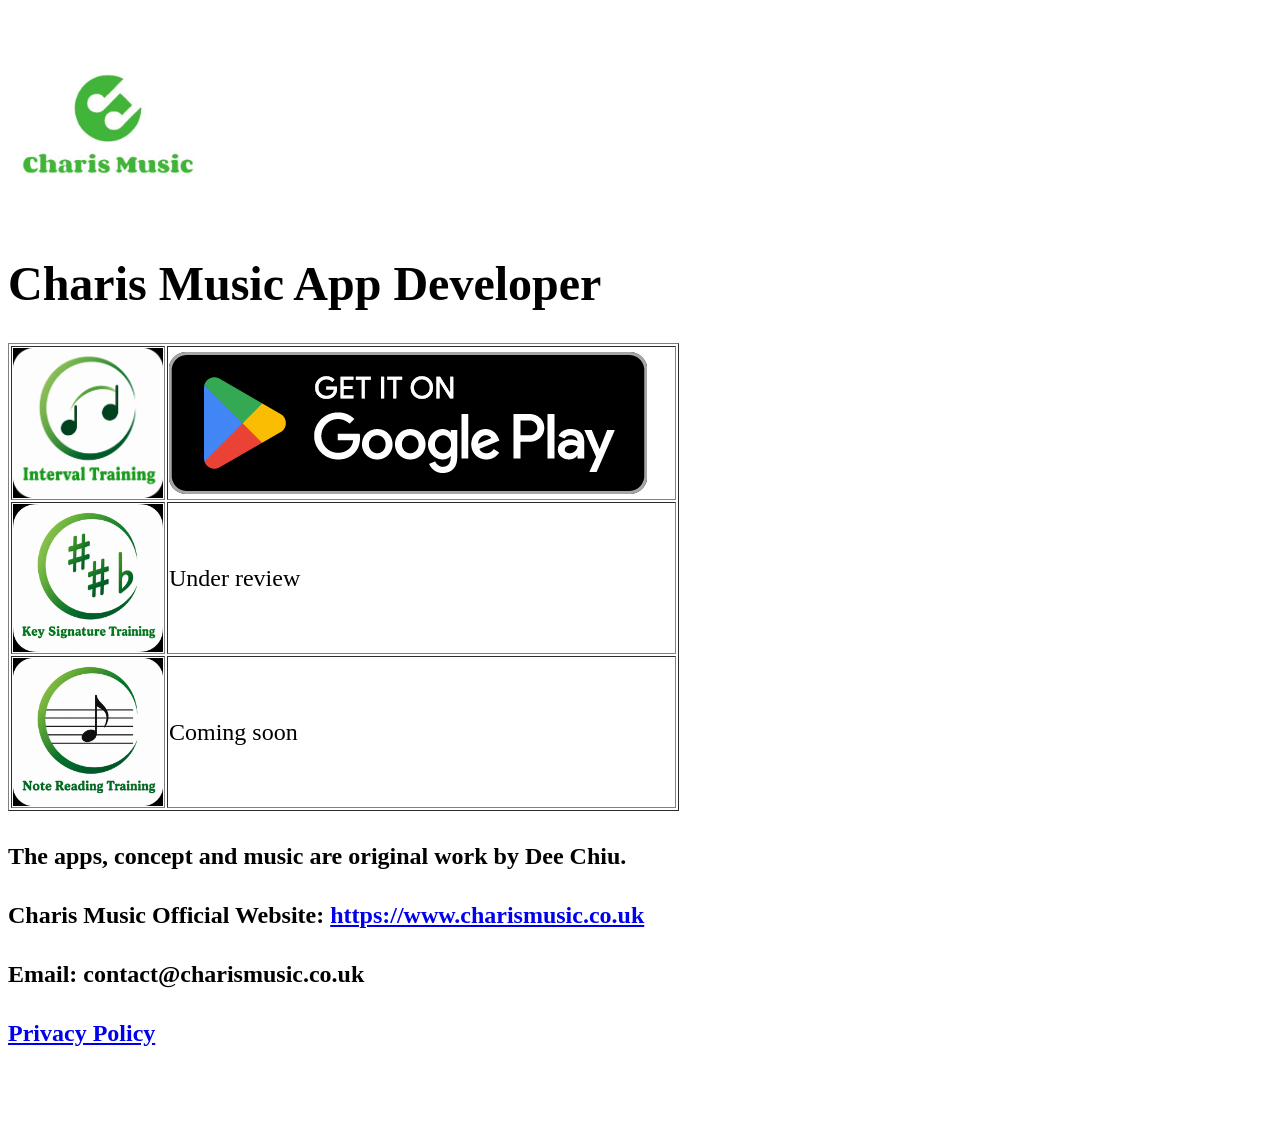
==== index.html @ 56c8c94e "Add files via upload" ====
<!DOCTYPE html PUBLIC "-//W3C//DTD XHTML 1.0 Transitional//EN" "http://www.w3.org/TR/xhtml1/DTD/xhtml1-transitional.dtd">
<html xmlns="http://www.w3.org/1999/xhtml">
<head>
<meta http-equiv="Content-Type" content="text/html; charset=utf-8" />
<title>Charis Music App Developer</title>
<style type="text/css">
body,td,th {
	font-size: 24px;
}
</style>
</head>

<body>
<p><strong><a href="https://www.charismusic.co.uk"><img src="logo_512.jpg" width="200" height="200" alt="Charis Music" /></a></strong></p>
<h1><strong>Charis Music App Developer</strong></h1>
<table width="671" height="228" border="1">
  <tr>
    <td width="150"><img src="musical_interval_training_icon.png" width="150" height="150" alt="Musical Interval Training" /></td>
    <td width="505"><a href="https://play.google.com/store/apps/details?id=uk.co.charismusic.intervaltraining"><img src="GetItOnGooglePlay_Badge_Web_color_English.png" width="478" height="142" alt="download Musical Interval training on Google Play" /></a></td>
  </tr>
  <tr>
    <td><img src="Key_Signature_Training_512x512.png" width="150" height="148" alt="Key Signature Training" /></td>
    <td>Under review</td>
  </tr>
  <tr>
    <td><img src="Note_Reading_Training_Icon_512.png" width="150" height="148" alt="Note Reading Training" /></td>
    <td>Coming soon</td>
  </tr>
</table>
<h4>The apps, concept and music are original work by Dee Chiu.</h4>
<h4>Charis Music Official Website: <a href="https://www.charismusic.co.uk">https://www.charismusic.co.uk</a></h4>
<h4>Email: contact@charismusic.co.uk<br />
</h4>
<h4><a href="https://charismusic.github.io/privacy.html">Privacy Policy</a></h4>
<p>&nbsp;</p>
</body>
</html>
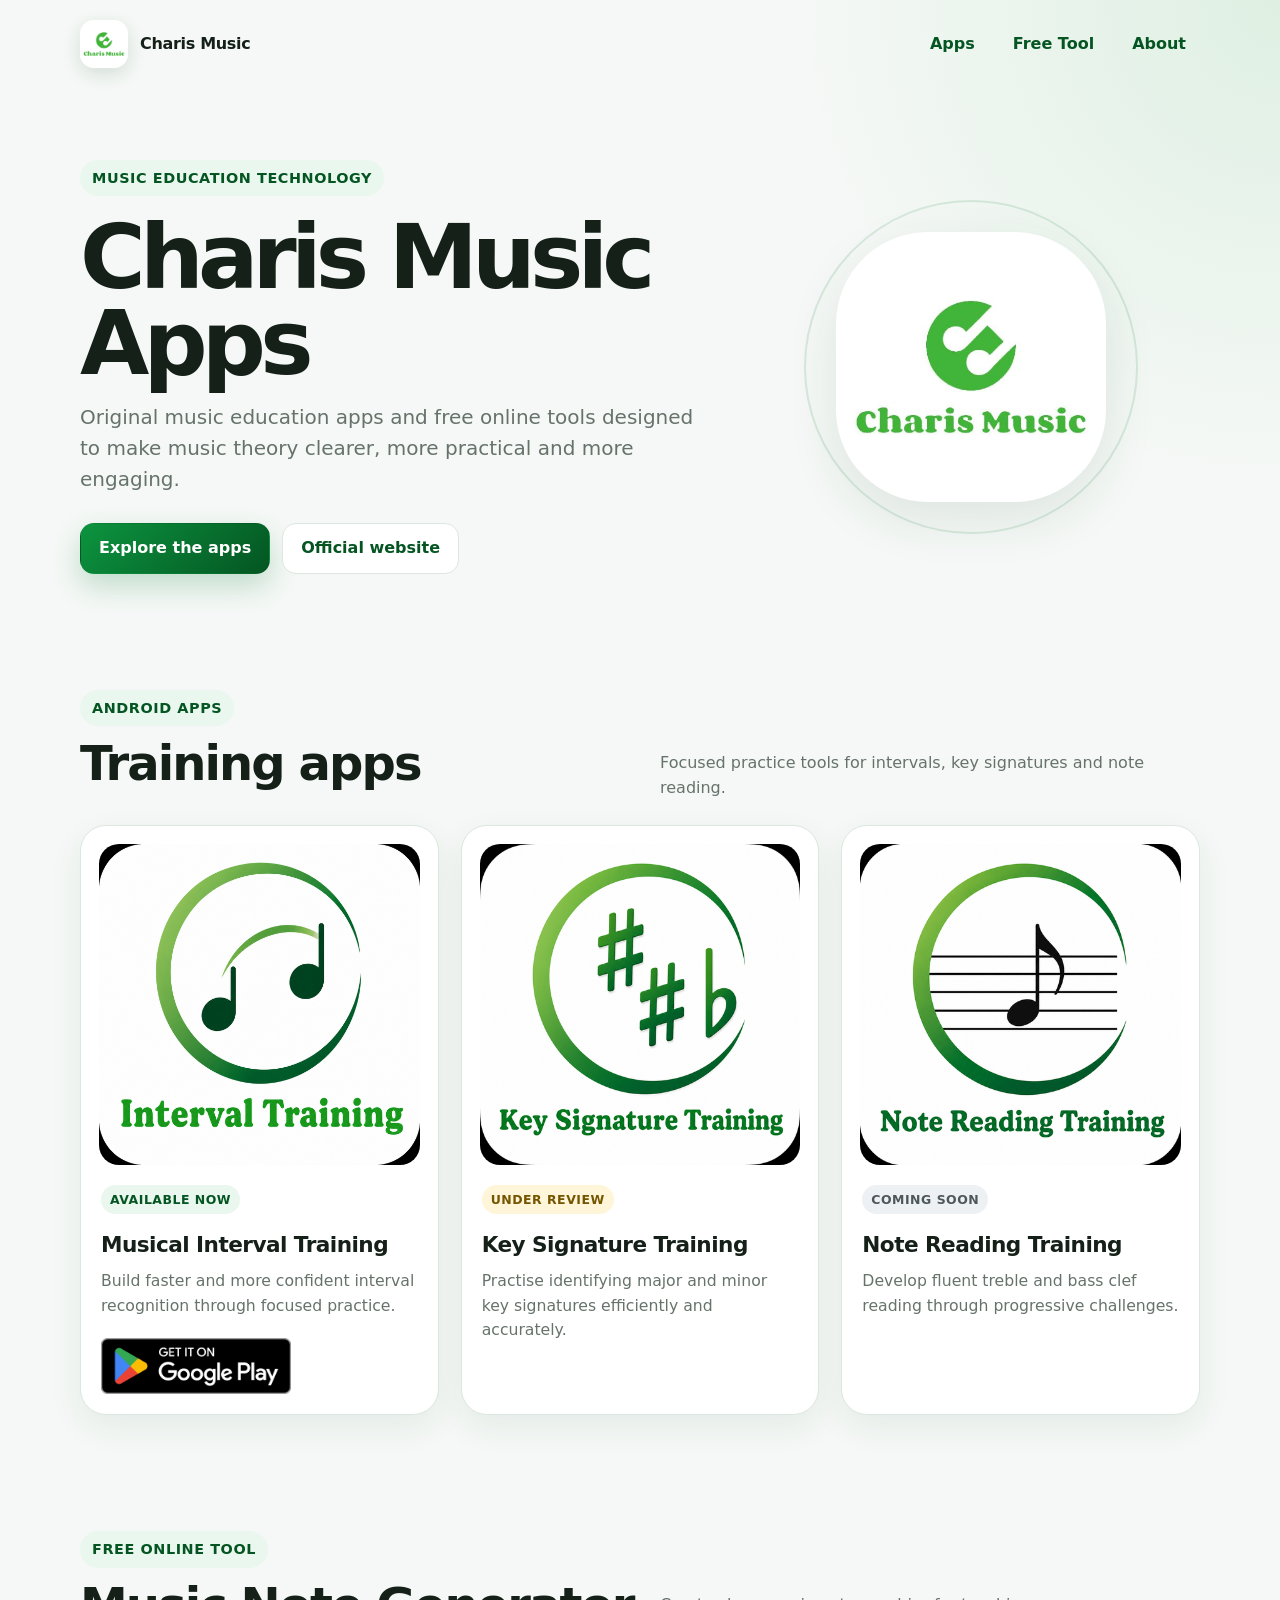
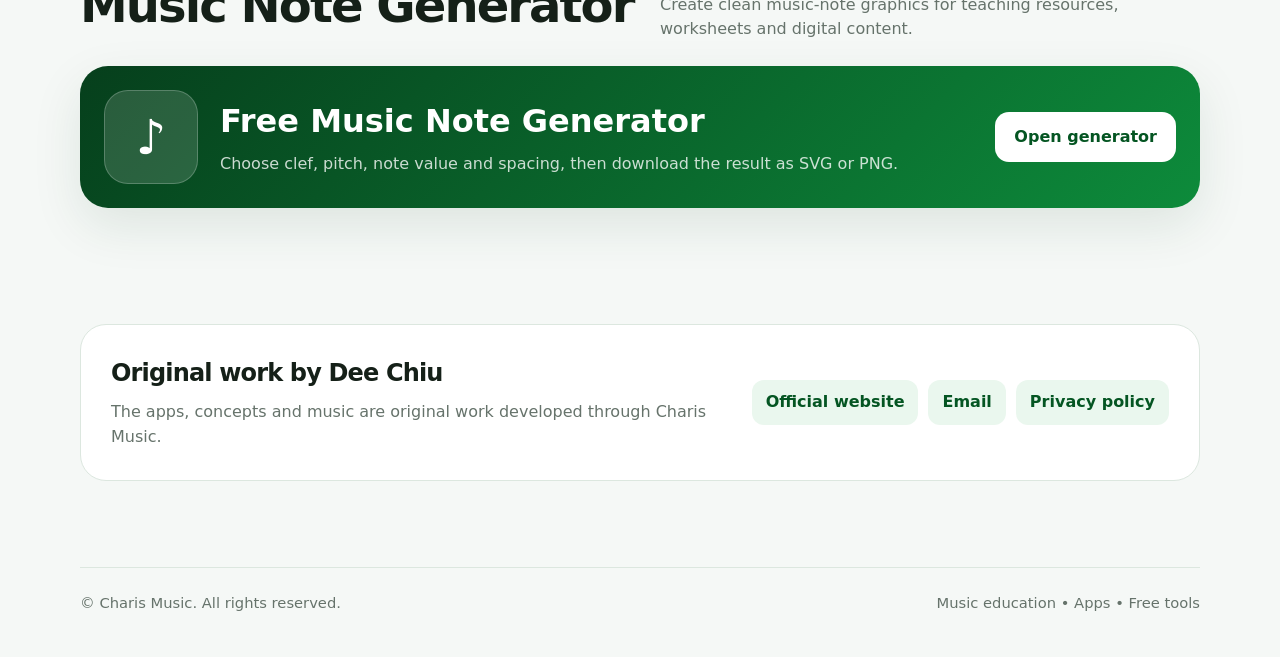
==== commit df7390ea: "Add files via upload" ====
--- a/index.html
+++ b/index.html
@@ -1,37 +1,511 @@
-<!DOCTYPE html PUBLIC "-//W3C//DTD XHTML 1.0 Transitional//EN" "http://www.w3.org/TR/xhtml1/DTD/xhtml1-transitional.dtd">
-<html xmlns="http://www.w3.org/1999/xhtml">
-<head>
-<meta http-equiv="Content-Type" content="text/html; charset=utf-8" />
-<title>Charis Music App Developer</title>
-<style type="text/css">
-body,td,th {
-	font-size: 24px;
-}
-</style>
-</head>
-
-<body>
-<p><strong><a href="https://www.charismusic.co.uk"><img src="logo_512.jpg" width="200" height="200" alt="Charis Music" /></a></strong></p>
-<h1><strong>Charis Music App Developer</strong></h1>
-<table width="671" height="228" border="1">
-  <tr>
-    <td width="150"><img src="musical_interval_training_icon.png" width="150" height="150" alt="Musical Interval Training" /></td>
-    <td width="505"><a href="https://play.google.com/store/apps/details?id=uk.co.charismusic.intervaltraining"><img src="GetItOnGooglePlay_Badge_Web_color_English.png" width="478" height="142" alt="download Musical Interval training on Google Play" /></a></td>
-  </tr>
-  <tr>
-    <td><img src="Key_Signature_Training_512x512.png" width="150" height="148" alt="Key Signature Training" /></td>
-    <td>Under review</td>
-  </tr>
-  <tr>
-    <td><img src="Note_Reading_Training_Icon_512.png" width="150" height="148" alt="Note Reading Training" /></td>
-    <td>Coming soon</td>
-  </tr>
-</table>
-<h4>The apps, concept and music are original work by Dee Chiu.</h4>
-<h4>Charis Music Official Website: <a href="https://www.charismusic.co.uk">https://www.charismusic.co.uk</a></h4>
-<h4>Email: contact@charismusic.co.uk<br />
-</h4>
-<h4><a href="https://charismusic.github.io/privacy.html">Privacy Policy</a></h4>
-<p>&nbsp;</p>
-</body>
-</html>
+<!doctype html>
+<html lang="en">
+<head>
+  <meta charset="utf-8">
+  <meta name="viewport" content="width=device-width, initial-scale=1">
+  <meta name="description" content="Explore music education apps and free online tools created by Charis Music, including interval, key signature and note reading training.">
+  <meta name="theme-color" content="#087a33">
+  <title>Charis Music Apps</title>
+  <style>
+    :root {
+      --green: #087a33;
+      --green-dark: #045522;
+      --green-soft: #eaf7ee;
+      --ink: #152018;
+      --muted: #66736b;
+      --line: #dce7df;
+      --surface: #ffffff;
+      --page: #f5f8f6;
+      --shadow: 0 18px 50px rgba(18, 69, 37, 0.10);
+    }
+
+    * { box-sizing: border-box; }
+
+    html { scroll-behavior: smooth; }
+
+    body {
+      margin: 0;
+      font-family: Inter, ui-sans-serif, system-ui, -apple-system, BlinkMacSystemFont, "Segoe UI", sans-serif;
+      color: var(--ink);
+      background:
+        radial-gradient(circle at top right, rgba(72, 184, 94, .13), transparent 30rem),
+        var(--page);
+      line-height: 1.55;
+    }
+
+    a { color: inherit; }
+    img { display: block; max-width: 100%; }
+
+    .site-shell {
+      width: min(1120px, calc(100% - 32px));
+      margin: 0 auto;
+    }
+
+    .topbar {
+      display: flex;
+      align-items: center;
+      justify-content: space-between;
+      gap: 20px;
+      padding: 20px 0;
+    }
+
+    .brand {
+      display: inline-flex;
+      align-items: center;
+      gap: 12px;
+      text-decoration: none;
+      font-weight: 800;
+      letter-spacing: -.02em;
+    }
+
+    .brand img {
+      width: 48px;
+      height: 48px;
+      border-radius: 14px;
+      object-fit: cover;
+      box-shadow: 0 6px 18px rgba(18, 69, 37, .14);
+    }
+
+    .topnav {
+      display: flex;
+      gap: 10px;
+      flex-wrap: wrap;
+      justify-content: flex-end;
+    }
+
+    .topnav a,
+    .text-link {
+      text-decoration: none;
+      font-weight: 700;
+    }
+
+    .topnav a {
+      padding: 10px 14px;
+      border-radius: 999px;
+      color: var(--green-dark);
+    }
+
+    .topnav a:hover { background: var(--green-soft); }
+
+    .hero {
+      display: grid;
+      grid-template-columns: 1.15fr .85fr;
+      gap: 42px;
+      align-items: center;
+      padding: 72px 0 58px;
+    }
+
+    .eyebrow {
+      display: inline-flex;
+      align-items: center;
+      gap: 8px;
+      padding: 7px 12px;
+      border-radius: 999px;
+      background: var(--green-soft);
+      color: var(--green-dark);
+      font-size: .9rem;
+      font-weight: 800;
+      letter-spacing: .04em;
+      text-transform: uppercase;
+    }
+
+    h1 {
+      margin: 18px 0 16px;
+      font-size: clamp(2.7rem, 7vw, 5.8rem);
+      line-height: .96;
+      letter-spacing: -.065em;
+    }
+
+    .hero p {
+      max-width: 650px;
+      margin: 0;
+      color: var(--muted);
+      font-size: clamp(1.05rem, 2vw, 1.25rem);
+    }
+
+    .hero-actions {
+      display: flex;
+      gap: 12px;
+      flex-wrap: wrap;
+      margin-top: 28px;
+    }
+
+    .button {
+      display: inline-flex;
+      align-items: center;
+      justify-content: center;
+      min-height: 48px;
+      padding: 12px 18px;
+      border: 1px solid transparent;
+      border-radius: 14px;
+      text-decoration: none;
+      font-weight: 800;
+      transition: transform .18s ease, box-shadow .18s ease, background .18s ease;
+    }
+
+    .button:hover { transform: translateY(-2px); }
+
+    .button-primary {
+      color: white;
+      background: linear-gradient(135deg, #0c943f, var(--green-dark));
+      box-shadow: 0 12px 28px rgba(8, 122, 51, .22);
+    }
+
+    .button-secondary {
+      background: white;
+      color: var(--green-dark);
+      border-color: var(--line);
+    }
+
+    .hero-mark {
+      position: relative;
+      min-height: 360px;
+      display: grid;
+      place-items: center;
+    }
+
+    .hero-mark::before,
+    .hero-mark::after {
+      content: "";
+      position: absolute;
+      border-radius: 50%;
+      border: 2px solid rgba(8, 122, 51, .13);
+    }
+
+    .hero-mark::before { width: 330px; height: 330px; }
+    .hero-mark::after { width: 250px; height: 250px; }
+
+    .hero-logo {
+      position: relative;
+      z-index: 1;
+      width: min(270px, 72vw);
+      aspect-ratio: 1;
+      border-radius: 34%;
+      object-fit: cover;
+      background: white;
+      box-shadow: var(--shadow);
+    }
+
+    .section {
+      padding: 58px 0;
+    }
+
+    .section-heading {
+      display: flex;
+      align-items: end;
+      justify-content: space-between;
+      gap: 24px;
+      margin-bottom: 24px;
+    }
+
+    .section-heading h2 {
+      margin: 0;
+      font-size: clamp(1.9rem, 4vw, 3rem);
+      letter-spacing: -.04em;
+    }
+
+    .section-heading p {
+      max-width: 540px;
+      margin: 0;
+      color: var(--muted);
+    }
+
+    .apps-grid {
+      display: grid;
+      grid-template-columns: repeat(3, minmax(0, 1fr));
+      gap: 22px;
+    }
+
+    .app-card {
+      display: flex;
+      flex-direction: column;
+      min-width: 0;
+      overflow: hidden;
+      background: var(--surface);
+      border: 1px solid var(--line);
+      border-radius: 26px;
+      box-shadow: 0 12px 34px rgba(18, 69, 37, .07);
+    }
+
+    .app-card:hover {
+      transform: translateY(-3px);
+      box-shadow: var(--shadow);
+      transition: .2s ease;
+    }
+
+    .app-art {
+      padding: 18px 18px 0;
+    }
+
+    .app-art img {
+      width: 100%;
+      aspect-ratio: 1;
+      object-fit: cover;
+      border-radius: 20px;
+    }
+
+    .app-copy {
+      display: flex;
+      flex: 1;
+      flex-direction: column;
+      padding: 20px;
+    }
+
+    .status {
+      align-self: flex-start;
+      padding: 5px 9px;
+      border-radius: 999px;
+      background: var(--green-soft);
+      color: var(--green-dark);
+      font-size: .78rem;
+      font-weight: 850;
+      letter-spacing: .04em;
+      text-transform: uppercase;
+    }
+
+    .status.pending { background: #fff5d8; color: #755500; }
+    .status.soon { background: #eef1f3; color: #4d575c; }
+
+    .app-copy h3 {
+      margin: 14px 0 8px;
+      font-size: 1.35rem;
+      letter-spacing: -.025em;
+    }
+
+    .app-copy p {
+      margin: 0 0 20px;
+      color: var(--muted);
+      font-size: .98rem;
+    }
+
+    .store-badge {
+      margin-top: auto;
+      display: inline-block;
+      width: 190px;
+      max-width: 100%;
+    }
+
+    .tool-card {
+      display: grid;
+      grid-template-columns: auto 1fr auto;
+      gap: 22px;
+      align-items: center;
+      padding: 24px;
+      background: linear-gradient(135deg, #063f1c, #0d8b3b);
+      color: white;
+      border-radius: 28px;
+      box-shadow: var(--shadow);
+    }
+
+    .tool-icon {
+      width: 94px;
+      height: 94px;
+      display: grid;
+      place-items: center;
+      border-radius: 24px;
+      background: rgba(255,255,255,.14);
+      border: 1px solid rgba(255,255,255,.22);
+      font-size: 3rem;
+      font-weight: 800;
+    }
+
+    .tool-card h3 {
+      margin: 0 0 5px;
+      font-size: clamp(1.4rem, 3vw, 2rem);
+    }
+
+    .tool-card p { margin: 0; color: rgba(255,255,255,.79); }
+
+    .tool-card .button {
+      background: white;
+      color: var(--green-dark);
+      white-space: nowrap;
+    }
+
+    .about-panel {
+      display: grid;
+      grid-template-columns: 1fr auto;
+      gap: 28px;
+      align-items: center;
+      padding: 30px;
+      background: white;
+      border: 1px solid var(--line);
+      border-radius: 26px;
+    }
+
+    .about-panel h2 { margin: 0 0 8px; letter-spacing: -.035em; }
+    .about-panel p { margin: 0; color: var(--muted); }
+
+    .contact-links {
+      display: flex;
+      gap: 10px;
+      flex-wrap: wrap;
+      justify-content: flex-end;
+    }
+
+    .contact-links a {
+      padding: 10px 14px;
+      border-radius: 12px;
+      background: var(--green-soft);
+      color: var(--green-dark);
+      text-decoration: none;
+      font-weight: 800;
+    }
+
+    footer {
+      padding: 28px 0 42px;
+      color: var(--muted);
+      font-size: .92rem;
+    }
+
+    .footer-row {
+      display: flex;
+      align-items: center;
+      justify-content: space-between;
+      gap: 16px;
+      border-top: 1px solid var(--line);
+      padding-top: 24px;
+    }
+
+    .footer-row a { color: var(--green-dark); font-weight: 700; }
+
+    @media (max-width: 850px) {
+      .hero { grid-template-columns: 1fr; padding-top: 42px; }
+      .hero-mark { order: -1; min-height: 270px; }
+      .hero-mark::before { width: 260px; height: 260px; }
+      .hero-mark::after { width: 195px; height: 195px; }
+      .hero-logo { width: 210px; }
+      .apps-grid { grid-template-columns: 1fr 1fr; }
+      .tool-card { grid-template-columns: auto 1fr; }
+      .tool-card .button { grid-column: 1 / -1; }
+    }
+
+    @media (max-width: 620px) {
+      .site-shell { width: min(100% - 22px, 1120px); }
+      .topbar { align-items: flex-start; }
+      .topnav { display: none; }
+      .hero { padding-bottom: 34px; }
+      h1 { font-size: clamp(2.65rem, 15vw, 4.2rem); }
+      .section { padding: 38px 0; }
+      .section-heading { display: block; }
+      .section-heading p { margin-top: 8px; }
+      .apps-grid { grid-template-columns: 1fr; }
+      .app-card { border-radius: 22px; }
+      .tool-card { grid-template-columns: 1fr; text-align: center; }
+      .tool-icon { margin: 0 auto; }
+      .about-panel { grid-template-columns: 1fr; }
+      .contact-links { justify-content: flex-start; }
+      .footer-row { align-items: flex-start; flex-direction: column; }
+    }
+  </style>
+</head>
+<body>
+  <header class="site-shell topbar">
+    <a class="brand" href="https://www.charismusic.co.uk" aria-label="Charis Music official website">
+      <img src="assets/charis-music-logo.jpg" alt="Charis Music logo">
+      <span>Charis Music</span>
+    </a>
+    <nav class="topnav" aria-label="Main navigation">
+      <a href="#apps">Apps</a>
+      <a href="#tools">Free Tool</a>
+      <a href="#about">About</a>
+    </nav>
+  </header>
+
+  <main>
+    <section class="site-shell hero">
+      <div>
+        <span class="eyebrow">Music education technology</span>
+        <h1>Charis Music Apps</h1>
+        <p>Original music education apps and free online tools designed to make music theory clearer, more practical and more engaging.</p>
+        <div class="hero-actions">
+          <a class="button button-primary" href="#apps">Explore the apps</a>
+          <a class="button button-secondary" href="https://www.charismusic.co.uk" target="_blank" rel="noopener">Official website</a>
+        </div>
+      </div>
+      <div class="hero-mark" aria-hidden="true">
+        <img class="hero-logo" src="assets/charis-music-logo.jpg" alt="">
+      </div>
+    </section>
+
+    <section class="section" id="apps">
+      <div class="site-shell">
+        <div class="section-heading">
+          <div><span class="eyebrow">Android apps</span><h2>Training apps</h2></div>
+          <p>Focused practice tools for intervals, key signatures and note reading.</p>
+        </div>
+
+        <div class="apps-grid">
+          <article class="app-card">
+            <div class="app-art"><img src="assets/interval-training.png" alt="Musical Interval Training app icon"></div>
+            <div class="app-copy">
+              <span class="status">Available now</span>
+              <h3>Musical Interval Training</h3>
+              <p>Build faster and more confident interval recognition through focused practice.</p>
+              <a class="store-badge" href="https://play.google.com/store/apps/details?id=uk.co.charismusic.intervaltraining" target="_blank" rel="noopener" aria-label="Get Musical Interval Training on Google Play">
+                <img src="assets/google-play-badge.png" alt="Get it on Google Play">
+              </a>
+            </div>
+          </article>
+
+          <article class="app-card">
+            <div class="app-art"><img src="assets/key-signature-training.png" alt="Key Signature Training app icon"></div>
+            <div class="app-copy">
+              <span class="status pending">Under review</span>
+              <h3>Key Signature Training</h3>
+              <p>Practise identifying major and minor key signatures efficiently and accurately.</p>
+            </div>
+          </article>
+
+          <article class="app-card">
+            <div class="app-art"><img src="assets/note-reading-training.png" alt="Note Reading Training app icon"></div>
+            <div class="app-copy">
+              <span class="status soon">Coming soon</span>
+              <h3>Note Reading Training</h3>
+              <p>Develop fluent treble and bass clef reading through progressive challenges.</p>
+            </div>
+          </article>
+        </div>
+      </div>
+    </section>
+
+    <section class="section" id="tools">
+      <div class="site-shell">
+        <div class="section-heading">
+          <div><span class="eyebrow">Free online tool</span><h2>Music Note Generator</h2></div>
+          <p>Create clean music-note graphics for teaching resources, worksheets and digital content.</p>
+        </div>
+        <article class="tool-card">
+          <div class="tool-icon" aria-hidden="true">♪</div>
+          <div>
+            <h3>Free Music Note Generator</h3>
+            <p>Choose clef, pitch, note value and spacing, then download the result as SVG or PNG.</p>
+          </div>
+          <a class="button" href="https://charismusic.github.io/note_tool.html" target="_blank" rel="noopener">Open generator</a>
+        </article>
+      </div>
+    </section>
+
+    <section class="section" id="about">
+      <div class="site-shell about-panel">
+        <div>
+          <h2>Original work by Dee Chiu</h2>
+          <p>The apps, concepts and music are original work developed through Charis Music.</p>
+        </div>
+        <div class="contact-links">
+          <a href="https://www.charismusic.co.uk" target="_blank" rel="noopener">Official website</a>
+          <a href="mailto:contact@charismusic.co.uk">Email</a>
+          <a href="https://charismusic.github.io/privacy.html">Privacy policy</a>
+        </div>
+      </div>
+    </section>
+  </main>
+
+  <footer>
+    <div class="site-shell footer-row">
+      <span>© Charis Music. All rights reserved.</span>
+      <span>Music education • Apps • Free tools</span>
+    </div>
+  </footer>
+</body>
+</html>
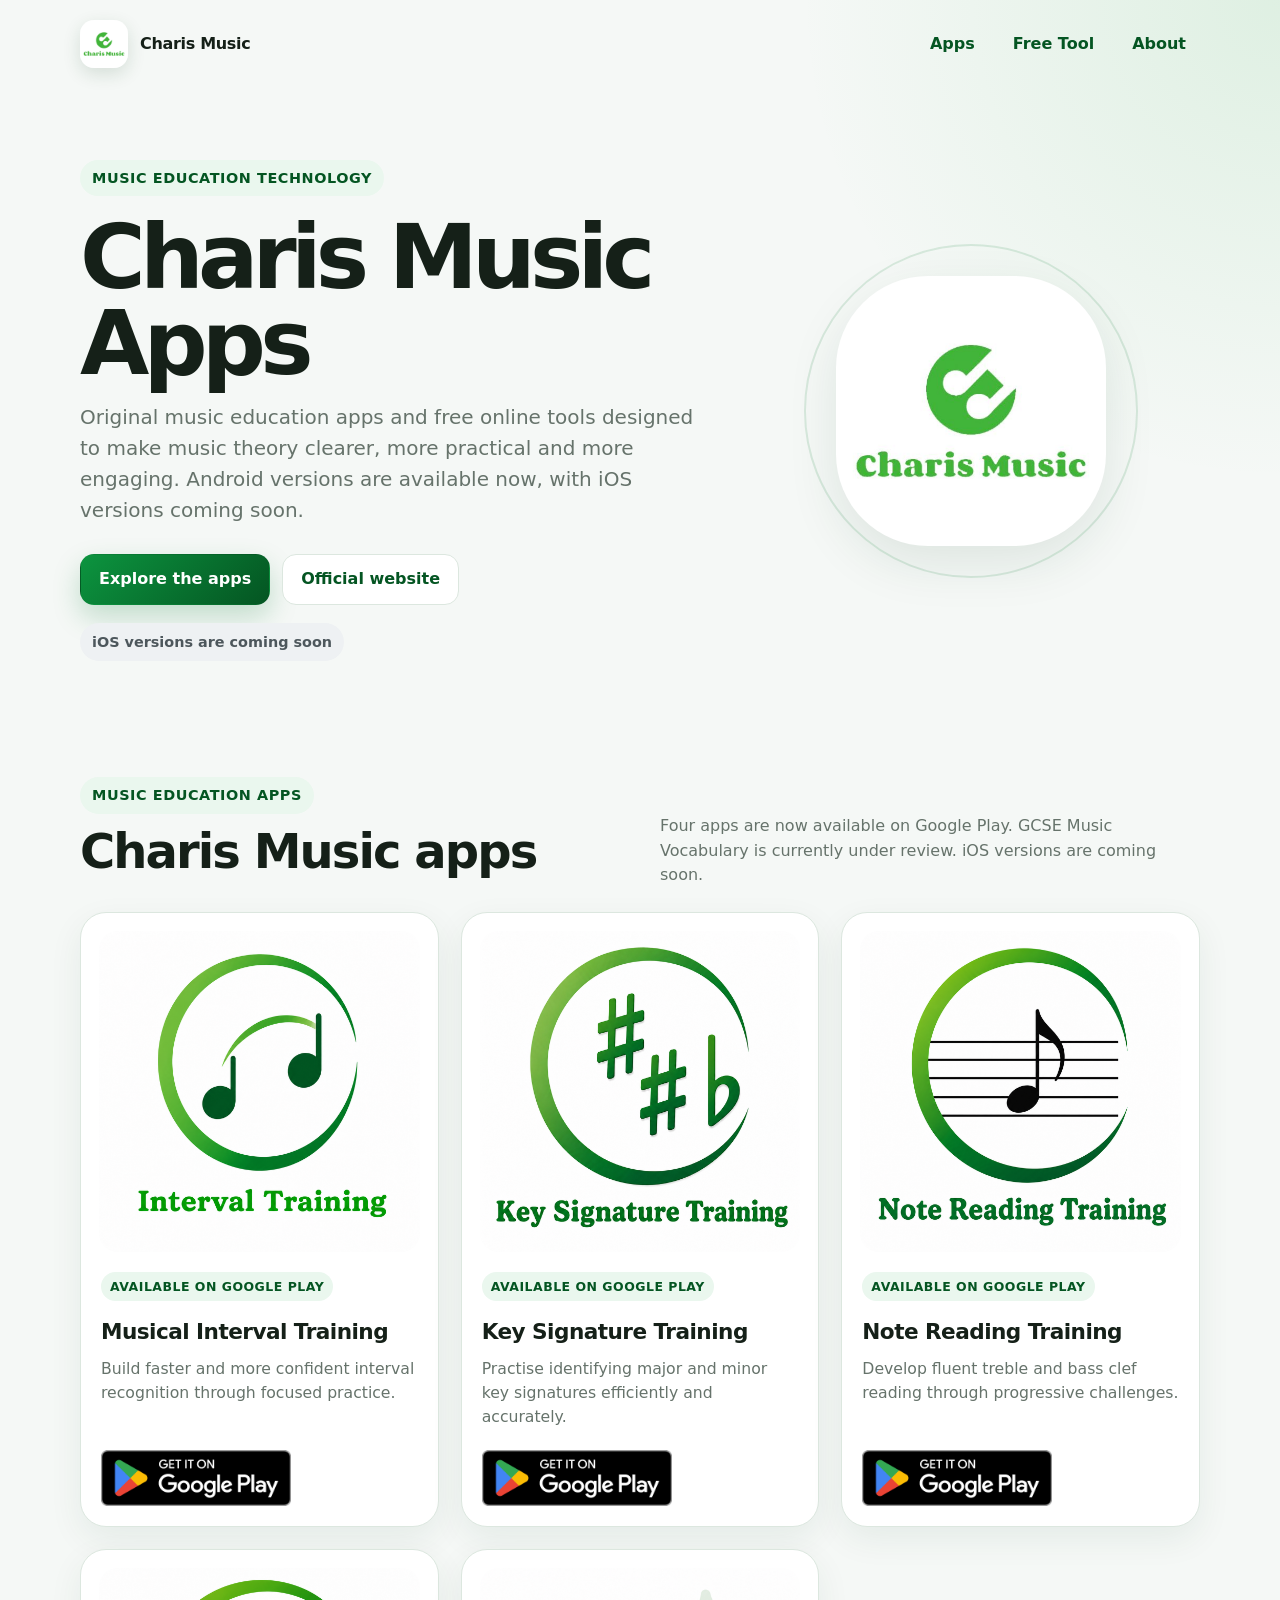
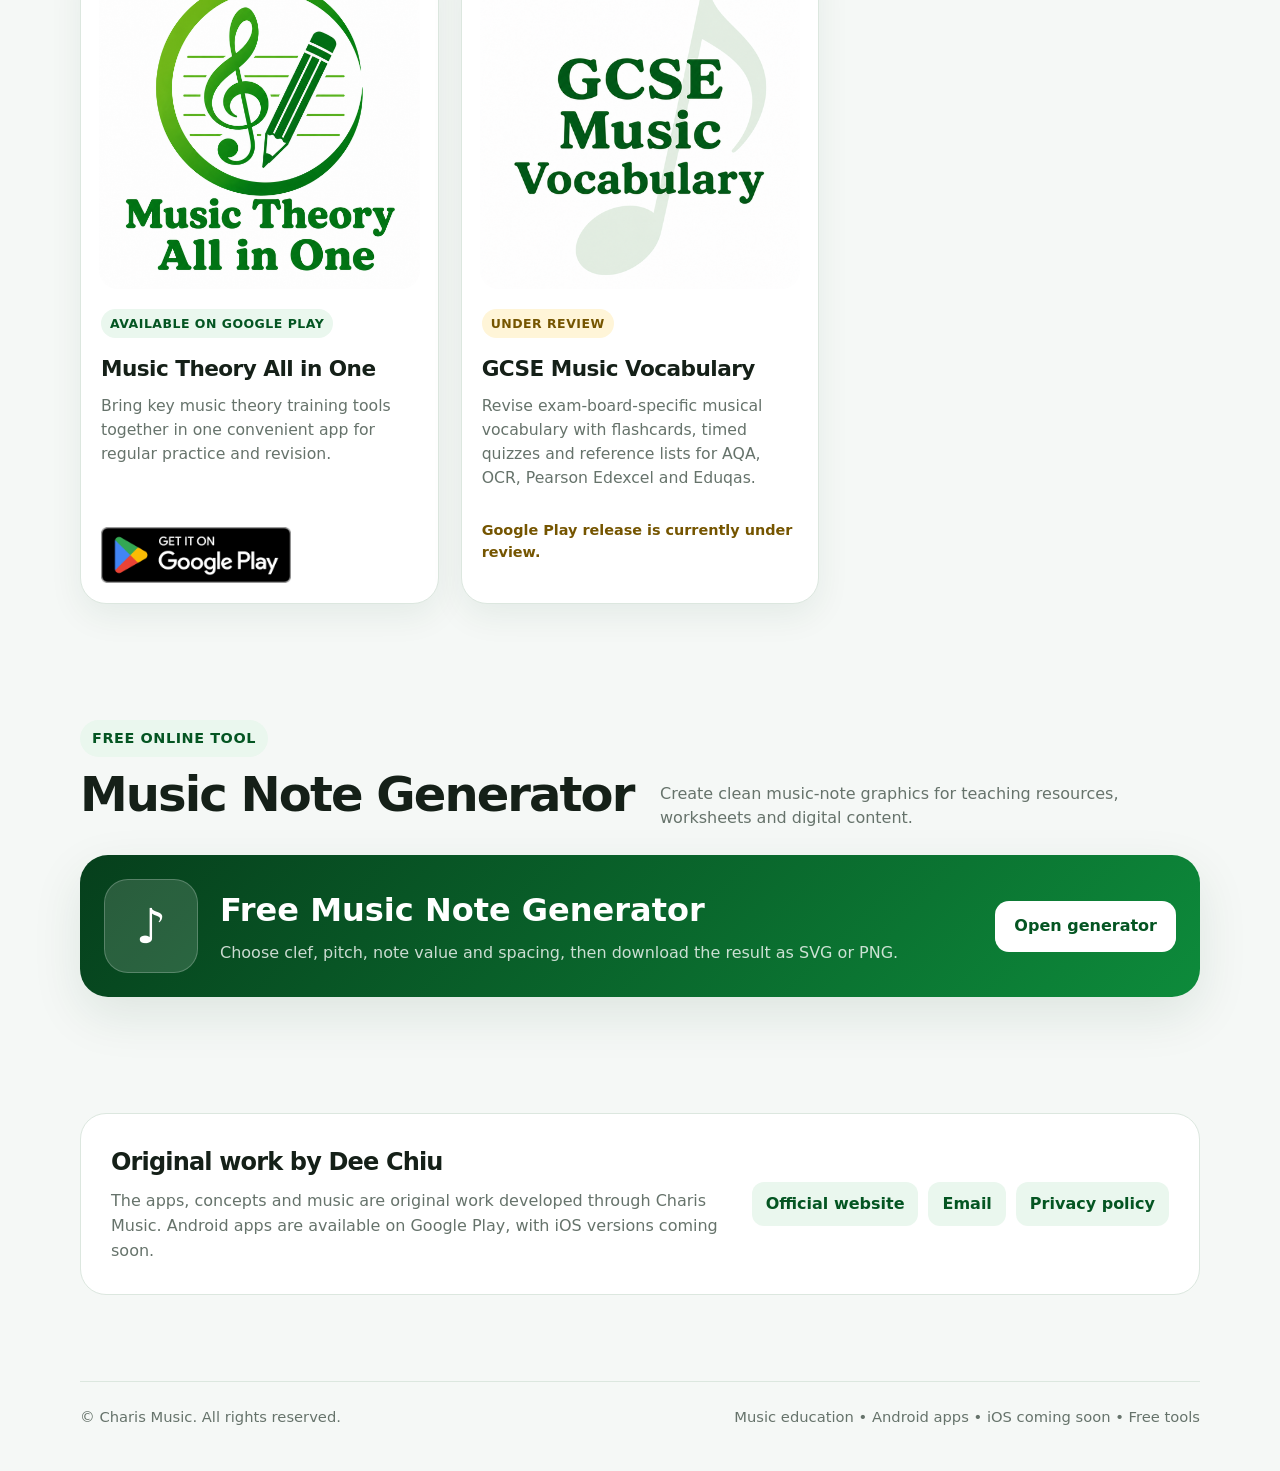
==== commit b04df4c5: "Add files via upload" ====
--- a/index.html
+++ b/index.html
@@ -3,7 +3,7 @@
 <head>
   <meta charset="utf-8">
   <meta name="viewport" content="width=device-width, initial-scale=1">
-  <meta name="description" content="Explore music education apps and free online tools created by Charis Music, including interval, key signature and note reading training.">
+  <meta name="description" content="Explore music education apps and free online tools created by Charis Music, including music theory, GCSE vocabulary, interval, key signature and note reading training.">
   <meta name="theme-color" content="#087a33">
   <title>Charis Music Apps</title>
   <style>
@@ -285,6 +285,26 @@
       max-width: 100%;
     }
 
+
+    .review-note {
+      margin-top: auto !important;
+      padding-top: 8px;
+      font-size: .9rem !important;
+      font-weight: 700;
+      color: #755500 !important;
+    }
+
+    .ios-note {
+      margin-top: 18px;
+      display: inline-flex;
+      padding: 8px 12px;
+      border-radius: 999px;
+      background: #eef1f3;
+      color: #4d575c;
+      font-size: .9rem;
+      font-weight: 800;
+    }
+
     .tool-card {
       display: grid;
       grid-template-columns: auto 1fr auto;
@@ -376,7 +396,27 @@
       .hero-mark::after { width: 195px; height: 195px; }
       .hero-logo { width: 210px; }
       .apps-grid { grid-template-columns: 1fr 1fr; }
-      .tool-card { grid-template-columns: auto 1fr; }
+  
+    .review-note {
+      margin-top: auto !important;
+      padding-top: 8px;
+      font-size: .9rem !important;
+      font-weight: 700;
+      color: #755500 !important;
+    }
+
+    .ios-note {
+      margin-top: 18px;
+      display: inline-flex;
+      padding: 8px 12px;
+      border-radius: 999px;
+      background: #eef1f3;
+      color: #4d575c;
+      font-size: .9rem;
+      font-weight: 800;
+    }
+
+    .tool-card { grid-template-columns: auto 1fr; }
       .tool-card .button { grid-column: 1 / -1; }
     }
 
@@ -391,7 +431,27 @@
       .section-heading p { margin-top: 8px; }
       .apps-grid { grid-template-columns: 1fr; }
       .app-card { border-radius: 22px; }
-      .tool-card { grid-template-columns: 1fr; text-align: center; }
+  
+    .review-note {
+      margin-top: auto !important;
+      padding-top: 8px;
+      font-size: .9rem !important;
+      font-weight: 700;
+      color: #755500 !important;
+    }
+
+    .ios-note {
+      margin-top: 18px;
+      display: inline-flex;
+      padding: 8px 12px;
+      border-radius: 999px;
+      background: #eef1f3;
+      color: #4d575c;
+      font-size: .9rem;
+      font-weight: 800;
+    }
+
+    .tool-card { grid-template-columns: 1fr; text-align: center; }
       .tool-icon { margin: 0 auto; }
       .about-panel { grid-template-columns: 1fr; }
       .contact-links { justify-content: flex-start; }
@@ -417,11 +477,12 @@
       <div>
         <span class="eyebrow">Music education technology</span>
         <h1>Charis Music Apps</h1>
-        <p>Original music education apps and free online tools designed to make music theory clearer, more practical and more engaging.</p>
+        <p>Original music education apps and free online tools designed to make music theory clearer, more practical and more engaging. Android versions are available now, with iOS versions coming soon.</p>
         <div class="hero-actions">
           <a class="button button-primary" href="#apps">Explore the apps</a>
           <a class="button button-secondary" href="https://www.charismusic.co.uk" target="_blank" rel="noopener">Official website</a>
         </div>
+        <div class="ios-note">iOS versions are coming soon</div>
       </div>
       <div class="hero-mark" aria-hidden="true">
         <img class="hero-logo" src="assets/charis-music-logo.jpg" alt="">
@@ -431,15 +492,15 @@
     <section class="section" id="apps">
       <div class="site-shell">
         <div class="section-heading">
-          <div><span class="eyebrow">Android apps</span><h2>Training apps</h2></div>
-          <p>Focused practice tools for intervals, key signatures and note reading.</p>
+          <div><span class="eyebrow">Music education apps</span><h2>Charis Music apps</h2></div>
+          <p>Four apps are now available on Google Play. GCSE Music Vocabulary is currently under review. iOS versions are coming soon.</p>
         </div>
 
         <div class="apps-grid">
           <article class="app-card">
-            <div class="app-art"><img src="assets/interval-training.png" alt="Musical Interval Training app icon"></div>
+            <div class="app-art"><img src="assets/Music_interval_training.png" alt="Musical Interval Training app icon"></div>
             <div class="app-copy">
-              <span class="status">Available now</span>
+              <span class="status">Available on Google Play</span>
               <h3>Musical Interval Training</h3>
               <p>Build faster and more confident interval recognition through focused practice.</p>
               <a class="store-badge" href="https://play.google.com/store/apps/details?id=uk.co.charismusic.intervaltraining" target="_blank" rel="noopener" aria-label="Get Musical Interval Training on Google Play">
@@ -449,20 +510,48 @@
           </article>
 
           <article class="app-card">
-            <div class="app-art"><img src="assets/key-signature-training.png" alt="Key Signature Training app icon"></div>
+            <div class="app-art"><img src="assets/key_signature_training.png" alt="Key Signature Training app icon"></div>
+            <div class="app-copy">
+              <span class="status">Available on Google Play</span>
+              <h3>Key Signature Training</h3>
+              <p>Practise identifying major and minor key signatures efficiently and accurately.</p>
+              <a class="store-badge" href="https://play.google.com/store/apps/details?id=uk.co.charismusic.keysignaturetraining&pcampaignid=web_share" target="_blank" rel="noopener" aria-label="Get Key Signature Training on Google Play">
+                <img src="assets/google-play-badge.png" alt="Get it on Google Play">
+              </a>
+            </div>
+          </article>
+
+          <article class="app-card">
+            <div class="app-art"><img src="assets/Note_reading_traing.png" alt="Note Reading Training app icon"></div>
+            <div class="app-copy">
+              <span class="status">Available on Google Play</span>
+              <h3>Note Reading Training</h3>
+              <p>Develop fluent treble and bass clef reading through progressive challenges.</p>
+              <a class="store-badge" href="https://play.google.com/store/apps/details?id=uk.co.charismusic.notereadingtraining&pcampaignid=web_share" target="_blank" rel="noopener" aria-label="Get Note Reading Training on Google Play">
+                <img src="assets/google-play-badge.png" alt="Get it on Google Play">
+              </a>
+            </div>
+          </article>
+
+          <article class="app-card">
+            <div class="app-art"><img src="assets/music_all_in_one.png" alt="Music Theory All in One app icon"></div>
+            <div class="app-copy">
+              <span class="status">Available on Google Play</span>
+              <h3>Music Theory All in One</h3>
+              <p>Bring key music theory training tools together in one convenient app for regular practice and revision.</p>
+              <a class="store-badge" href="https://play.google.com/store/apps/details?id=uk.co.charismusic.musictheoryallinone&pcampaignid=web_share" target="_blank" rel="noopener" aria-label="Get Music Theory All in One on Google Play">
+                <img src="assets/google-play-badge.png" alt="Get it on Google Play">
+              </a>
+            </div>
+          </article>
+
+          <article class="app-card">
+            <div class="app-art"><img src="assets/GCSE_Music_Vocabulary.png" alt="GCSE Music Vocabulary app icon"></div>
             <div class="app-copy">
               <span class="status pending">Under review</span>
-              <h3>Key Signature Training</h3>
-              <p>Practise identifying major and minor key signatures efficiently and accurately.</p>
-            </div>
-          </article>
-
-          <article class="app-card">
-            <div class="app-art"><img src="assets/note-reading-training.png" alt="Note Reading Training app icon"></div>
-            <div class="app-copy">
-              <span class="status soon">Coming soon</span>
-              <h3>Note Reading Training</h3>
-              <p>Develop fluent treble and bass clef reading through progressive challenges.</p>
+              <h3>GCSE Music Vocabulary</h3>
+              <p>Revise exam-board-specific musical vocabulary with flashcards, timed quizzes and reference lists for AQA, OCR, Pearson Edexcel and Eduqas.</p>
+              <p class="review-note">Google Play release is currently under review.</p>
             </div>
           </article>
         </div>
@@ -490,7 +579,7 @@
       <div class="site-shell about-panel">
         <div>
           <h2>Original work by Dee Chiu</h2>
-          <p>The apps, concepts and music are original work developed through Charis Music.</p>
+          <p>The apps, concepts and music are original work developed through Charis Music. Android apps are available on Google Play, with iOS versions coming soon.</p>
         </div>
         <div class="contact-links">
           <a href="https://www.charismusic.co.uk" target="_blank" rel="noopener">Official website</a>
@@ -504,7 +593,7 @@
   <footer>
     <div class="site-shell footer-row">
       <span>© Charis Music. All rights reserved.</span>
-      <span>Music education • Apps • Free tools</span>
+      <span>Music education • Android apps • iOS coming soon • Free tools</span>
     </div>
   </footer>
 </body>
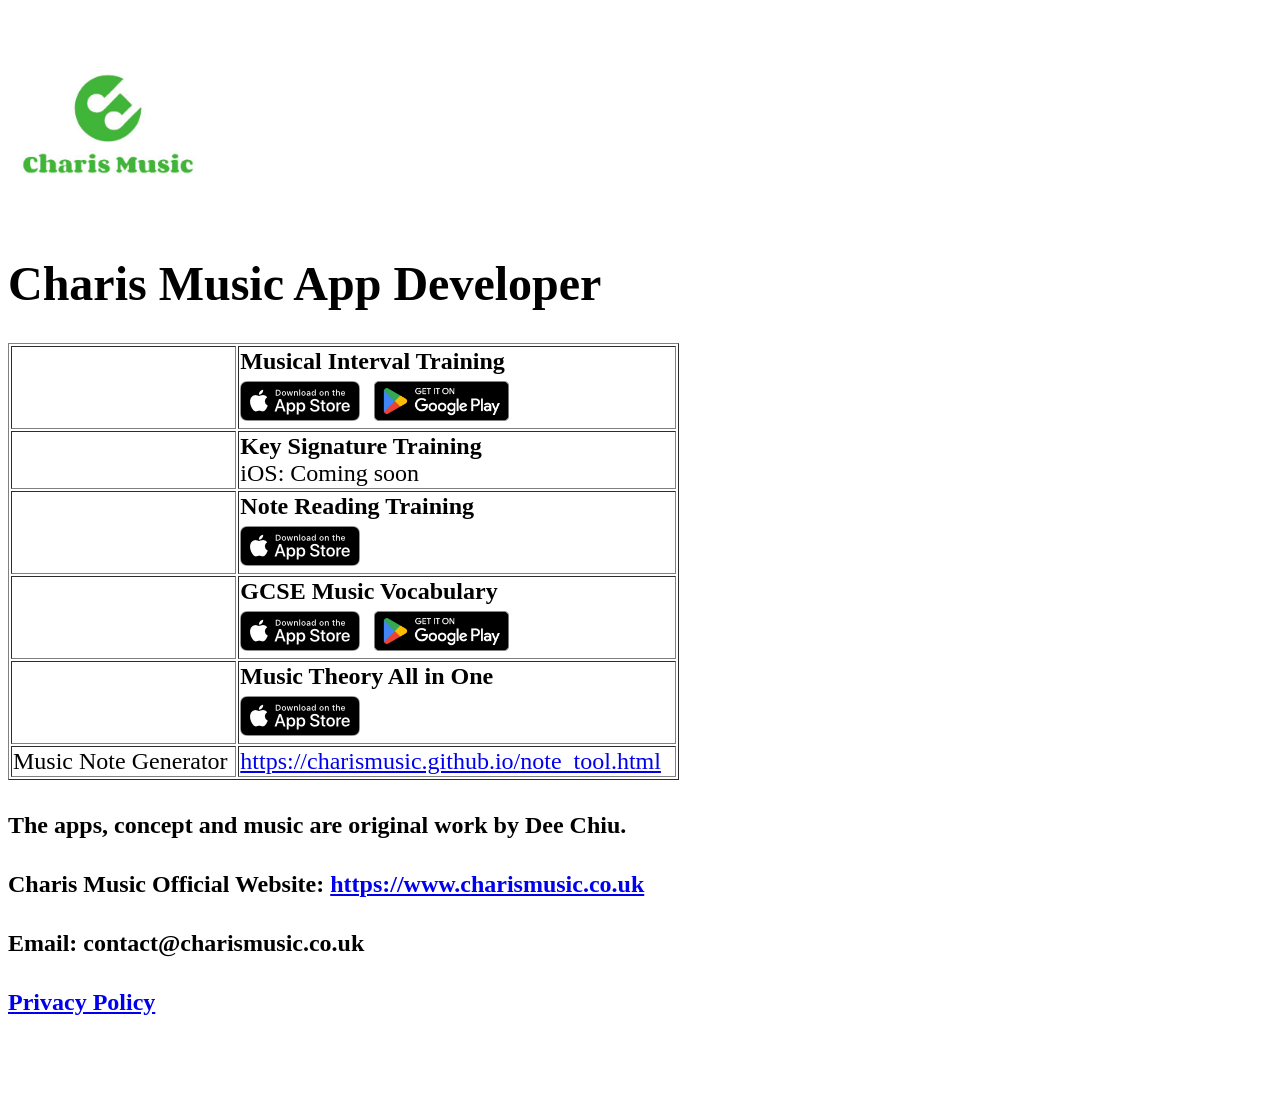
==== commit fb239263: "Add files via upload" ====
--- a/index.html
+++ b/index.html
@@ -1,600 +1,65 @@
-<!doctype html>
-<html lang="en">
-<head>
-  <meta charset="utf-8">
-  <meta name="viewport" content="width=device-width, initial-scale=1">
-  <meta name="description" content="Explore music education apps and free online tools created by Charis Music, including music theory, GCSE vocabulary, interval, key signature and note reading training.">
-  <meta name="theme-color" content="#087a33">
-  <title>Charis Music Apps</title>
-  <style>
-    :root {
-      --green: #087a33;
-      --green-dark: #045522;
-      --green-soft: #eaf7ee;
-      --ink: #152018;
-      --muted: #66736b;
-      --line: #dce7df;
-      --surface: #ffffff;
-      --page: #f5f8f6;
-      --shadow: 0 18px 50px rgba(18, 69, 37, 0.10);
-    }
-
-    * { box-sizing: border-box; }
-
-    html { scroll-behavior: smooth; }
-
-    body {
-      margin: 0;
-      font-family: Inter, ui-sans-serif, system-ui, -apple-system, BlinkMacSystemFont, "Segoe UI", sans-serif;
-      color: var(--ink);
-      background:
-        radial-gradient(circle at top right, rgba(72, 184, 94, .13), transparent 30rem),
-        var(--page);
-      line-height: 1.55;
-    }
-
-    a { color: inherit; }
-    img { display: block; max-width: 100%; }
-
-    .site-shell {
-      width: min(1120px, calc(100% - 32px));
-      margin: 0 auto;
-    }
-
-    .topbar {
-      display: flex;
-      align-items: center;
-      justify-content: space-between;
-      gap: 20px;
-      padding: 20px 0;
-    }
-
-    .brand {
-      display: inline-flex;
-      align-items: center;
-      gap: 12px;
-      text-decoration: none;
-      font-weight: 800;
-      letter-spacing: -.02em;
-    }
-
-    .brand img {
-      width: 48px;
-      height: 48px;
-      border-radius: 14px;
-      object-fit: cover;
-      box-shadow: 0 6px 18px rgba(18, 69, 37, .14);
-    }
-
-    .topnav {
-      display: flex;
-      gap: 10px;
-      flex-wrap: wrap;
-      justify-content: flex-end;
-    }
-
-    .topnav a,
-    .text-link {
-      text-decoration: none;
-      font-weight: 700;
-    }
-
-    .topnav a {
-      padding: 10px 14px;
-      border-radius: 999px;
-      color: var(--green-dark);
-    }
-
-    .topnav a:hover { background: var(--green-soft); }
-
-    .hero {
-      display: grid;
-      grid-template-columns: 1.15fr .85fr;
-      gap: 42px;
-      align-items: center;
-      padding: 72px 0 58px;
-    }
-
-    .eyebrow {
-      display: inline-flex;
-      align-items: center;
-      gap: 8px;
-      padding: 7px 12px;
-      border-radius: 999px;
-      background: var(--green-soft);
-      color: var(--green-dark);
-      font-size: .9rem;
-      font-weight: 800;
-      letter-spacing: .04em;
-      text-transform: uppercase;
-    }
-
-    h1 {
-      margin: 18px 0 16px;
-      font-size: clamp(2.7rem, 7vw, 5.8rem);
-      line-height: .96;
-      letter-spacing: -.065em;
-    }
-
-    .hero p {
-      max-width: 650px;
-      margin: 0;
-      color: var(--muted);
-      font-size: clamp(1.05rem, 2vw, 1.25rem);
-    }
-
-    .hero-actions {
-      display: flex;
-      gap: 12px;
-      flex-wrap: wrap;
-      margin-top: 28px;
-    }
-
-    .button {
-      display: inline-flex;
-      align-items: center;
-      justify-content: center;
-      min-height: 48px;
-      padding: 12px 18px;
-      border: 1px solid transparent;
-      border-radius: 14px;
-      text-decoration: none;
-      font-weight: 800;
-      transition: transform .18s ease, box-shadow .18s ease, background .18s ease;
-    }
-
-    .button:hover { transform: translateY(-2px); }
-
-    .button-primary {
-      color: white;
-      background: linear-gradient(135deg, #0c943f, var(--green-dark));
-      box-shadow: 0 12px 28px rgba(8, 122, 51, .22);
-    }
-
-    .button-secondary {
-      background: white;
-      color: var(--green-dark);
-      border-color: var(--line);
-    }
-
-    .hero-mark {
-      position: relative;
-      min-height: 360px;
-      display: grid;
-      place-items: center;
-    }
-
-    .hero-mark::before,
-    .hero-mark::after {
-      content: "";
-      position: absolute;
-      border-radius: 50%;
-      border: 2px solid rgba(8, 122, 51, .13);
-    }
-
-    .hero-mark::before { width: 330px; height: 330px; }
-    .hero-mark::after { width: 250px; height: 250px; }
-
-    .hero-logo {
-      position: relative;
-      z-index: 1;
-      width: min(270px, 72vw);
-      aspect-ratio: 1;
-      border-radius: 34%;
-      object-fit: cover;
-      background: white;
-      box-shadow: var(--shadow);
-    }
-
-    .section {
-      padding: 58px 0;
-    }
-
-    .section-heading {
-      display: flex;
-      align-items: end;
-      justify-content: space-between;
-      gap: 24px;
-      margin-bottom: 24px;
-    }
-
-    .section-heading h2 {
-      margin: 0;
-      font-size: clamp(1.9rem, 4vw, 3rem);
-      letter-spacing: -.04em;
-    }
-
-    .section-heading p {
-      max-width: 540px;
-      margin: 0;
-      color: var(--muted);
-    }
-
-    .apps-grid {
-      display: grid;
-      grid-template-columns: repeat(3, minmax(0, 1fr));
-      gap: 22px;
-    }
-
-    .app-card {
-      display: flex;
-      flex-direction: column;
-      min-width: 0;
-      overflow: hidden;
-      background: var(--surface);
-      border: 1px solid var(--line);
-      border-radius: 26px;
-      box-shadow: 0 12px 34px rgba(18, 69, 37, .07);
-    }
-
-    .app-card:hover {
-      transform: translateY(-3px);
-      box-shadow: var(--shadow);
-      transition: .2s ease;
-    }
-
-    .app-art {
-      padding: 18px 18px 0;
-    }
-
-    .app-art img {
-      width: 100%;
-      aspect-ratio: 1;
-      object-fit: cover;
-      border-radius: 20px;
-    }
-
-    .app-copy {
-      display: flex;
-      flex: 1;
-      flex-direction: column;
-      padding: 20px;
-    }
-
-    .status {
-      align-self: flex-start;
-      padding: 5px 9px;
-      border-radius: 999px;
-      background: var(--green-soft);
-      color: var(--green-dark);
-      font-size: .78rem;
-      font-weight: 850;
-      letter-spacing: .04em;
-      text-transform: uppercase;
-    }
-
-    .status.pending { background: #fff5d8; color: #755500; }
-    .status.soon { background: #eef1f3; color: #4d575c; }
-
-    .app-copy h3 {
-      margin: 14px 0 8px;
-      font-size: 1.35rem;
-      letter-spacing: -.025em;
-    }
-
-    .app-copy p {
-      margin: 0 0 20px;
-      color: var(--muted);
-      font-size: .98rem;
-    }
-
-    .store-badge {
-      margin-top: auto;
-      display: inline-block;
-      width: 190px;
-      max-width: 100%;
-    }
-
-
-    .review-note {
-      margin-top: auto !important;
-      padding-top: 8px;
-      font-size: .9rem !important;
-      font-weight: 700;
-      color: #755500 !important;
-    }
-
-    .ios-note {
-      margin-top: 18px;
-      display: inline-flex;
-      padding: 8px 12px;
-      border-radius: 999px;
-      background: #eef1f3;
-      color: #4d575c;
-      font-size: .9rem;
-      font-weight: 800;
-    }
-
-    .tool-card {
-      display: grid;
-      grid-template-columns: auto 1fr auto;
-      gap: 22px;
-      align-items: center;
-      padding: 24px;
-      background: linear-gradient(135deg, #063f1c, #0d8b3b);
-      color: white;
-      border-radius: 28px;
-      box-shadow: var(--shadow);
-    }
-
-    .tool-icon {
-      width: 94px;
-      height: 94px;
-      display: grid;
-      place-items: center;
-      border-radius: 24px;
-      background: rgba(255,255,255,.14);
-      border: 1px solid rgba(255,255,255,.22);
-      font-size: 3rem;
-      font-weight: 800;
-    }
-
-    .tool-card h3 {
-      margin: 0 0 5px;
-      font-size: clamp(1.4rem, 3vw, 2rem);
-    }
-
-    .tool-card p { margin: 0; color: rgba(255,255,255,.79); }
-
-    .tool-card .button {
-      background: white;
-      color: var(--green-dark);
-      white-space: nowrap;
-    }
-
-    .about-panel {
-      display: grid;
-      grid-template-columns: 1fr auto;
-      gap: 28px;
-      align-items: center;
-      padding: 30px;
-      background: white;
-      border: 1px solid var(--line);
-      border-radius: 26px;
-    }
-
-    .about-panel h2 { margin: 0 0 8px; letter-spacing: -.035em; }
-    .about-panel p { margin: 0; color: var(--muted); }
-
-    .contact-links {
-      display: flex;
-      gap: 10px;
-      flex-wrap: wrap;
-      justify-content: flex-end;
-    }
-
-    .contact-links a {
-      padding: 10px 14px;
-      border-radius: 12px;
-      background: var(--green-soft);
-      color: var(--green-dark);
-      text-decoration: none;
-      font-weight: 800;
-    }
-
-    footer {
-      padding: 28px 0 42px;
-      color: var(--muted);
-      font-size: .92rem;
-    }
-
-    .footer-row {
-      display: flex;
-      align-items: center;
-      justify-content: space-between;
-      gap: 16px;
-      border-top: 1px solid var(--line);
-      padding-top: 24px;
-    }
-
-    .footer-row a { color: var(--green-dark); font-weight: 700; }
-
-    @media (max-width: 850px) {
-      .hero { grid-template-columns: 1fr; padding-top: 42px; }
-      .hero-mark { order: -1; min-height: 270px; }
-      .hero-mark::before { width: 260px; height: 260px; }
-      .hero-mark::after { width: 195px; height: 195px; }
-      .hero-logo { width: 210px; }
-      .apps-grid { grid-template-columns: 1fr 1fr; }
-  
-    .review-note {
-      margin-top: auto !important;
-      padding-top: 8px;
-      font-size: .9rem !important;
-      font-weight: 700;
-      color: #755500 !important;
-    }
-
-    .ios-note {
-      margin-top: 18px;
-      display: inline-flex;
-      padding: 8px 12px;
-      border-radius: 999px;
-      background: #eef1f3;
-      color: #4d575c;
-      font-size: .9rem;
-      font-weight: 800;
-    }
-
-    .tool-card { grid-template-columns: auto 1fr; }
-      .tool-card .button { grid-column: 1 / -1; }
-    }
-
-    @media (max-width: 620px) {
-      .site-shell { width: min(100% - 22px, 1120px); }
-      .topbar { align-items: flex-start; }
-      .topnav { display: none; }
-      .hero { padding-bottom: 34px; }
-      h1 { font-size: clamp(2.65rem, 15vw, 4.2rem); }
-      .section { padding: 38px 0; }
-      .section-heading { display: block; }
-      .section-heading p { margin-top: 8px; }
-      .apps-grid { grid-template-columns: 1fr; }
-      .app-card { border-radius: 22px; }
-  
-    .review-note {
-      margin-top: auto !important;
-      padding-top: 8px;
-      font-size: .9rem !important;
-      font-weight: 700;
-      color: #755500 !important;
-    }
-
-    .ios-note {
-      margin-top: 18px;
-      display: inline-flex;
-      padding: 8px 12px;
-      border-radius: 999px;
-      background: #eef1f3;
-      color: #4d575c;
-      font-size: .9rem;
-      font-weight: 800;
-    }
-
-    .tool-card { grid-template-columns: 1fr; text-align: center; }
-      .tool-icon { margin: 0 auto; }
-      .about-panel { grid-template-columns: 1fr; }
-      .contact-links { justify-content: flex-start; }
-      .footer-row { align-items: flex-start; flex-direction: column; }
-    }
-  </style>
-</head>
-<body>
-  <header class="site-shell topbar">
-    <a class="brand" href="https://www.charismusic.co.uk" aria-label="Charis Music official website">
-      <img src="assets/charis-music-logo.jpg" alt="Charis Music logo">
-      <span>Charis Music</span>
-    </a>
-    <nav class="topnav" aria-label="Main navigation">
-      <a href="#apps">Apps</a>
-      <a href="#tools">Free Tool</a>
-      <a href="#about">About</a>
-    </nav>
-  </header>
-
-  <main>
-    <section class="site-shell hero">
-      <div>
-        <span class="eyebrow">Music education technology</span>
-        <h1>Charis Music Apps</h1>
-        <p>Original music education apps and free online tools designed to make music theory clearer, more practical and more engaging. Android versions are available now, with iOS versions coming soon.</p>
-        <div class="hero-actions">
-          <a class="button button-primary" href="#apps">Explore the apps</a>
-          <a class="button button-secondary" href="https://www.charismusic.co.uk" target="_blank" rel="noopener">Official website</a>
-        </div>
-        <div class="ios-note">iOS versions are coming soon</div>
-      </div>
-      <div class="hero-mark" aria-hidden="true">
-        <img class="hero-logo" src="assets/charis-music-logo.jpg" alt="">
-      </div>
-    </section>
-
-    <section class="section" id="apps">
-      <div class="site-shell">
-        <div class="section-heading">
-          <div><span class="eyebrow">Music education apps</span><h2>Charis Music apps</h2></div>
-          <p>Four apps are now available on Google Play. GCSE Music Vocabulary is currently under review. iOS versions are coming soon.</p>
-        </div>
-
-        <div class="apps-grid">
-          <article class="app-card">
-            <div class="app-art"><img src="assets/Music_interval_training.png" alt="Musical Interval Training app icon"></div>
-            <div class="app-copy">
-              <span class="status">Available on Google Play</span>
-              <h3>Musical Interval Training</h3>
-              <p>Build faster and more confident interval recognition through focused practice.</p>
-              <a class="store-badge" href="https://play.google.com/store/apps/details?id=uk.co.charismusic.intervaltraining" target="_blank" rel="noopener" aria-label="Get Musical Interval Training on Google Play">
-                <img src="assets/google-play-badge.png" alt="Get it on Google Play">
-              </a>
-            </div>
-          </article>
-
-          <article class="app-card">
-            <div class="app-art"><img src="assets/key_signature_training.png" alt="Key Signature Training app icon"></div>
-            <div class="app-copy">
-              <span class="status">Available on Google Play</span>
-              <h3>Key Signature Training</h3>
-              <p>Practise identifying major and minor key signatures efficiently and accurately.</p>
-              <a class="store-badge" href="https://play.google.com/store/apps/details?id=uk.co.charismusic.keysignaturetraining&pcampaignid=web_share" target="_blank" rel="noopener" aria-label="Get Key Signature Training on Google Play">
-                <img src="assets/google-play-badge.png" alt="Get it on Google Play">
-              </a>
-            </div>
-          </article>
-
-          <article class="app-card">
-            <div class="app-art"><img src="assets/Note_reading_traing.png" alt="Note Reading Training app icon"></div>
-            <div class="app-copy">
-              <span class="status">Available on Google Play</span>
-              <h3>Note Reading Training</h3>
-              <p>Develop fluent treble and bass clef reading through progressive challenges.</p>
-              <a class="store-badge" href="https://play.google.com/store/apps/details?id=uk.co.charismusic.notereadingtraining&pcampaignid=web_share" target="_blank" rel="noopener" aria-label="Get Note Reading Training on Google Play">
-                <img src="assets/google-play-badge.png" alt="Get it on Google Play">
-              </a>
-            </div>
-          </article>
-
-          <article class="app-card">
-            <div class="app-art"><img src="assets/music_all_in_one.png" alt="Music Theory All in One app icon"></div>
-            <div class="app-copy">
-              <span class="status">Available on Google Play</span>
-              <h3>Music Theory All in One</h3>
-              <p>Bring key music theory training tools together in one convenient app for regular practice and revision.</p>
-              <a class="store-badge" href="https://play.google.com/store/apps/details?id=uk.co.charismusic.musictheoryallinone&pcampaignid=web_share" target="_blank" rel="noopener" aria-label="Get Music Theory All in One on Google Play">
-                <img src="assets/google-play-badge.png" alt="Get it on Google Play">
-              </a>
-            </div>
-          </article>
-
-          <article class="app-card">
-            <div class="app-art"><img src="assets/GCSE_Music_Vocabulary.png" alt="GCSE Music Vocabulary app icon"></div>
-            <div class="app-copy">
-              <span class="status pending">Under review</span>
-              <h3>GCSE Music Vocabulary</h3>
-              <p>Revise exam-board-specific musical vocabulary with flashcards, timed quizzes and reference lists for AQA, OCR, Pearson Edexcel and Eduqas.</p>
-              <p class="review-note">Google Play release is currently under review.</p>
-            </div>
-          </article>
-        </div>
-      </div>
-    </section>
-
-    <section class="section" id="tools">
-      <div class="site-shell">
-        <div class="section-heading">
-          <div><span class="eyebrow">Free online tool</span><h2>Music Note Generator</h2></div>
-          <p>Create clean music-note graphics for teaching resources, worksheets and digital content.</p>
-        </div>
-        <article class="tool-card">
-          <div class="tool-icon" aria-hidden="true">♪</div>
-          <div>
-            <h3>Free Music Note Generator</h3>
-            <p>Choose clef, pitch, note value and spacing, then download the result as SVG or PNG.</p>
-          </div>
-          <a class="button" href="https://charismusic.github.io/note_tool.html" target="_blank" rel="noopener">Open generator</a>
-        </article>
-      </div>
-    </section>
-
-    <section class="section" id="about">
-      <div class="site-shell about-panel">
-        <div>
-          <h2>Original work by Dee Chiu</h2>
-          <p>The apps, concepts and music are original work developed through Charis Music. Android apps are available on Google Play, with iOS versions coming soon.</p>
-        </div>
-        <div class="contact-links">
-          <a href="https://www.charismusic.co.uk" target="_blank" rel="noopener">Official website</a>
-          <a href="mailto:contact@charismusic.co.uk">Email</a>
-          <a href="https://charismusic.github.io/privacy.html">Privacy policy</a>
-        </div>
-      </div>
-    </section>
-  </main>
-
-  <footer>
-    <div class="site-shell footer-row">
-      <span>© Charis Music. All rights reserved.</span>
-      <span>Music education • Android apps • iOS coming soon • Free tools</span>
-    </div>
-  </footer>
-</body>
-</html>
+<!DOCTYPE html PUBLIC "-//W3C//DTD XHTML 1.0 Transitional//EN" "http://www.w3.org/TR/xhtml1/DTD/xhtml1-transitional.dtd">
+<html xmlns="http://www.w3.org/1999/xhtml">
+<head>
+<meta http-equiv="Content-Type" content="text/html; charset=utf-8" />
+<meta name="viewport" content="width=device-width, initial-scale=1" />
+<title>Charis Music App Developer</title>
+<style type="text/css">
+body,td,th {
+	font-size: 24px;
+}
+.apps { width: 100%; max-width: 671px; }
+.app-icon { width: 96px; height: auto; display: block; }
+.download { height: 40px; width: auto; vertical-align: middle; margin: 6px 8px 6px 0; }
+</style>
+</head>
+
+<body>
+<p><strong><a href="https://www.charismusic.co.uk"><img src="logo_512.jpg" width="200" height="200" alt="Charis Music" /></a></strong></p>
+<h1><strong>Charis Music App Developer</strong></h1>
+<table class="apps" border="1">
+  <tr>
+    <td><img class="app-icon" src="Charis_Music_Apps_Page/assets/Music_interval_training.png" alt="" /></td>
+    <td><strong>Musical Interval Training</strong><br />
+      <a href="https://apps.apple.com/app/musical-interval-training/id6815830942"><img class="download" src="apple_download_icon.jpg" alt="Download Musical Interval Training on App Store" /></a>
+      <a href="https://play.google.com/store/apps/details?id=uk.co.charismusic.intervaltraining"><img class="download" src="GetItOnGooglePlay_Badge_Web_color_English.png" alt="Download Musical Interval Training on Google Play" /></a>
+    </td>
+  </tr>
+  <tr>
+    <td><img class="app-icon" src="Charis_Music_Apps_Page/assets/key_signature_training.png" alt="" /></td>
+    <td><strong>Key Signature Training</strong><br />
+      iOS: Coming soon
+    </td>
+  </tr>
+  <tr>
+    <td><img class="app-icon" src="Charis_Music_Apps_Page/assets/Note_reading_traing.png" alt="" /></td>
+    <td><strong>Note Reading Training</strong><br />
+      <a href="https://apps.apple.com/app/note-reading-training/id6816515624"><img class="download" src="apple_download_icon.jpg" alt="Download Note Reading Training on App Store" /></a>
+    </td>
+  </tr>
+  <tr>
+    <td><img class="app-icon" src="Charis_Music_Apps_Page/assets/GCSE_Music_Vocabulary.png" alt="" /></td>
+    <td><strong>GCSE Music Vocabulary</strong><br />
+      <a href="https://apps.apple.com/app/gcse-music-vocabulary/id6812538722"><img class="download" src="apple_download_icon.jpg" alt="Download GCSE Music Vocabulary on App Store" /></a>
+      <a href="https://play.google.com/store/apps/details?id=uk.co.charismusic.gcsemusicvocabulary&amp;pcampaignid=web_share"><img class="download" src="GetItOnGooglePlay_Badge_Web_color_English.png" alt="Download GCSE Music Vocabulary on Google Play" /></a>
+    </td>
+  </tr>
+  <tr>
+    <td><img class="app-icon" src="Charis_Music_Apps_Page/assets/music_all_in_one.png" alt="" /></td>
+    <td><strong>Music Theory All in One</strong><br />
+      <a href="https://apps.apple.com/app/music-theory-all-in-one/id6813994088"><img class="download" src="apple_download_icon.jpg" alt="Download Music Theory All in One on App Store" /></a>
+    </td>
+  </tr>
+  <tr>
+    <td>Music Note Generator</td>
+    <td><a href="https://charismusic.github.io/note_tool.html">https://charismusic.github.io/note_tool.html</a></td>
+  </tr>
+</table>
+<h4>The apps, concept and music are original work by Dee Chiu.</h4>
+<h4>Charis Music Official Website: <a href="https://www.charismusic.co.uk">https://www.charismusic.co.uk</a></h4>
+<h4>Email: contact@charismusic.co.uk<br />
+</h4>
+<h4><a href="https://charismusic.github.io/privacy.html">Privacy Policy</a></h4>
+<p>&nbsp;</p>
+</body>
+</html>
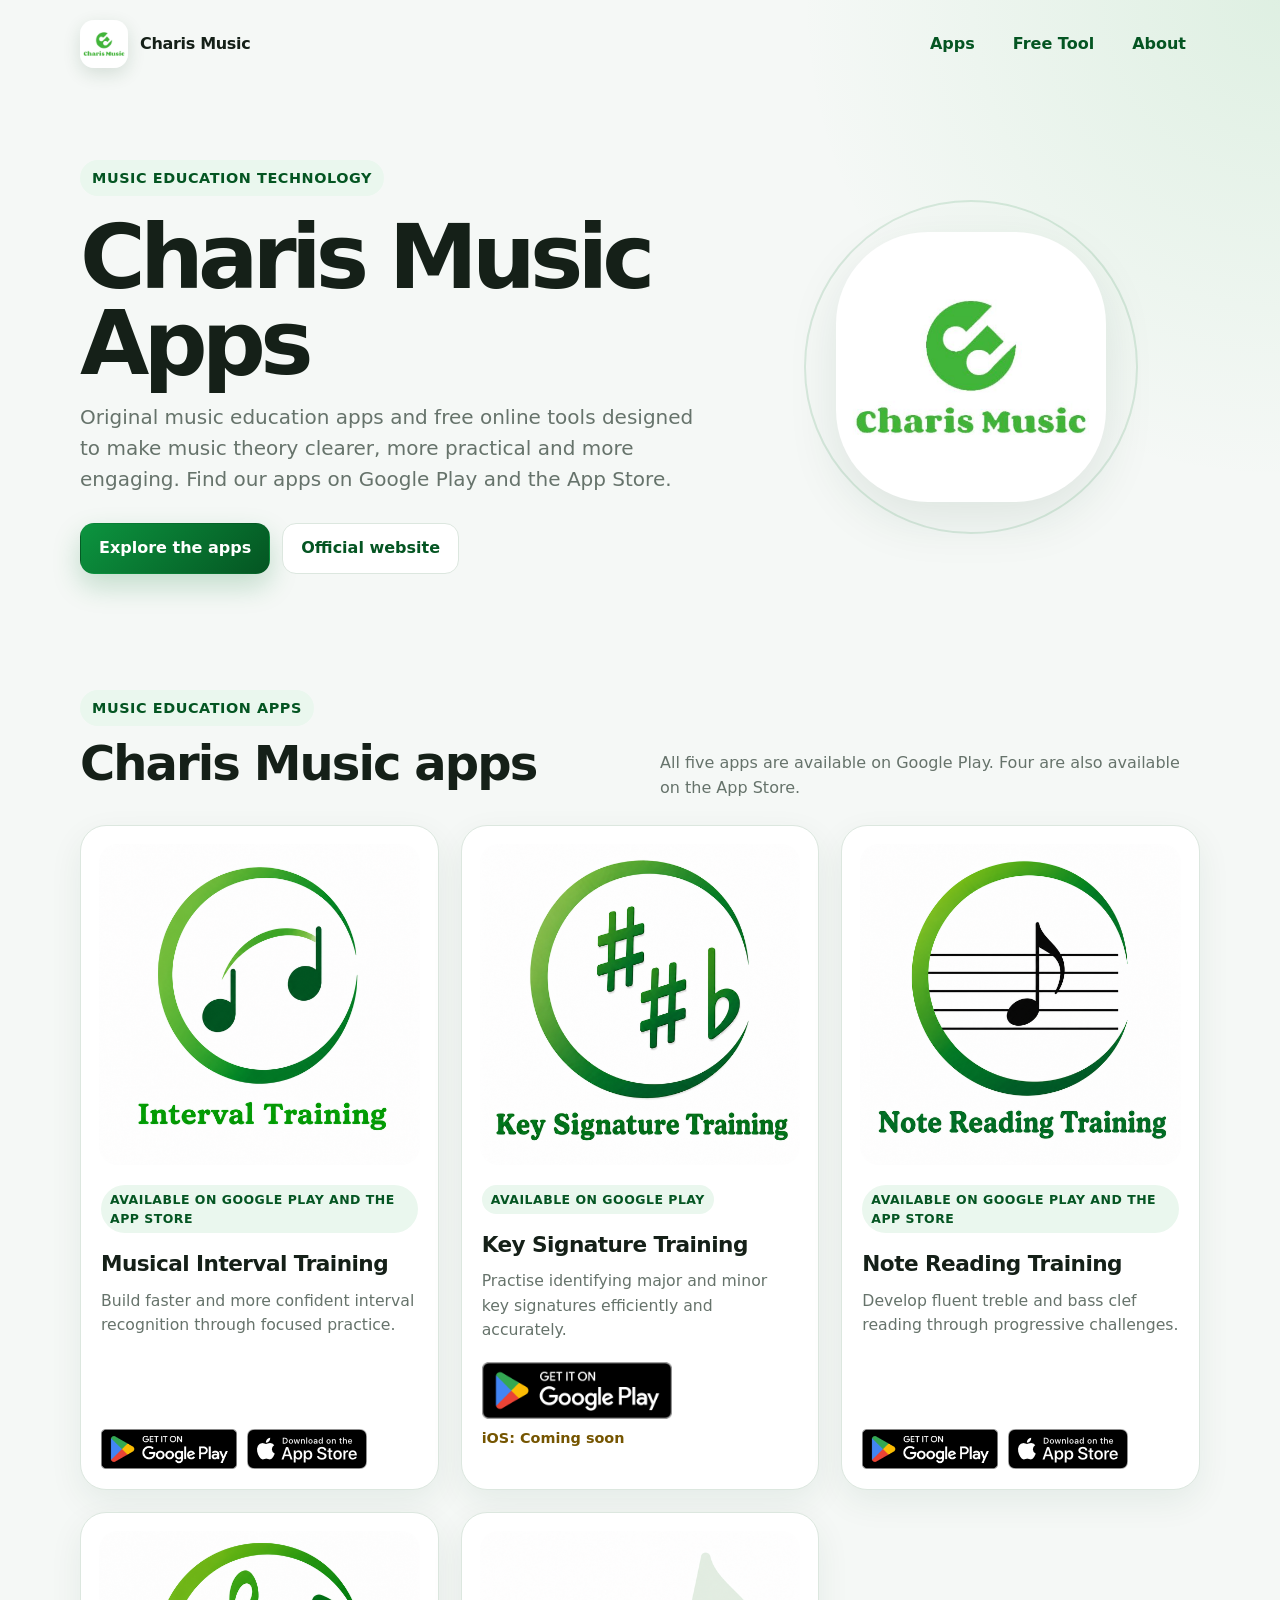
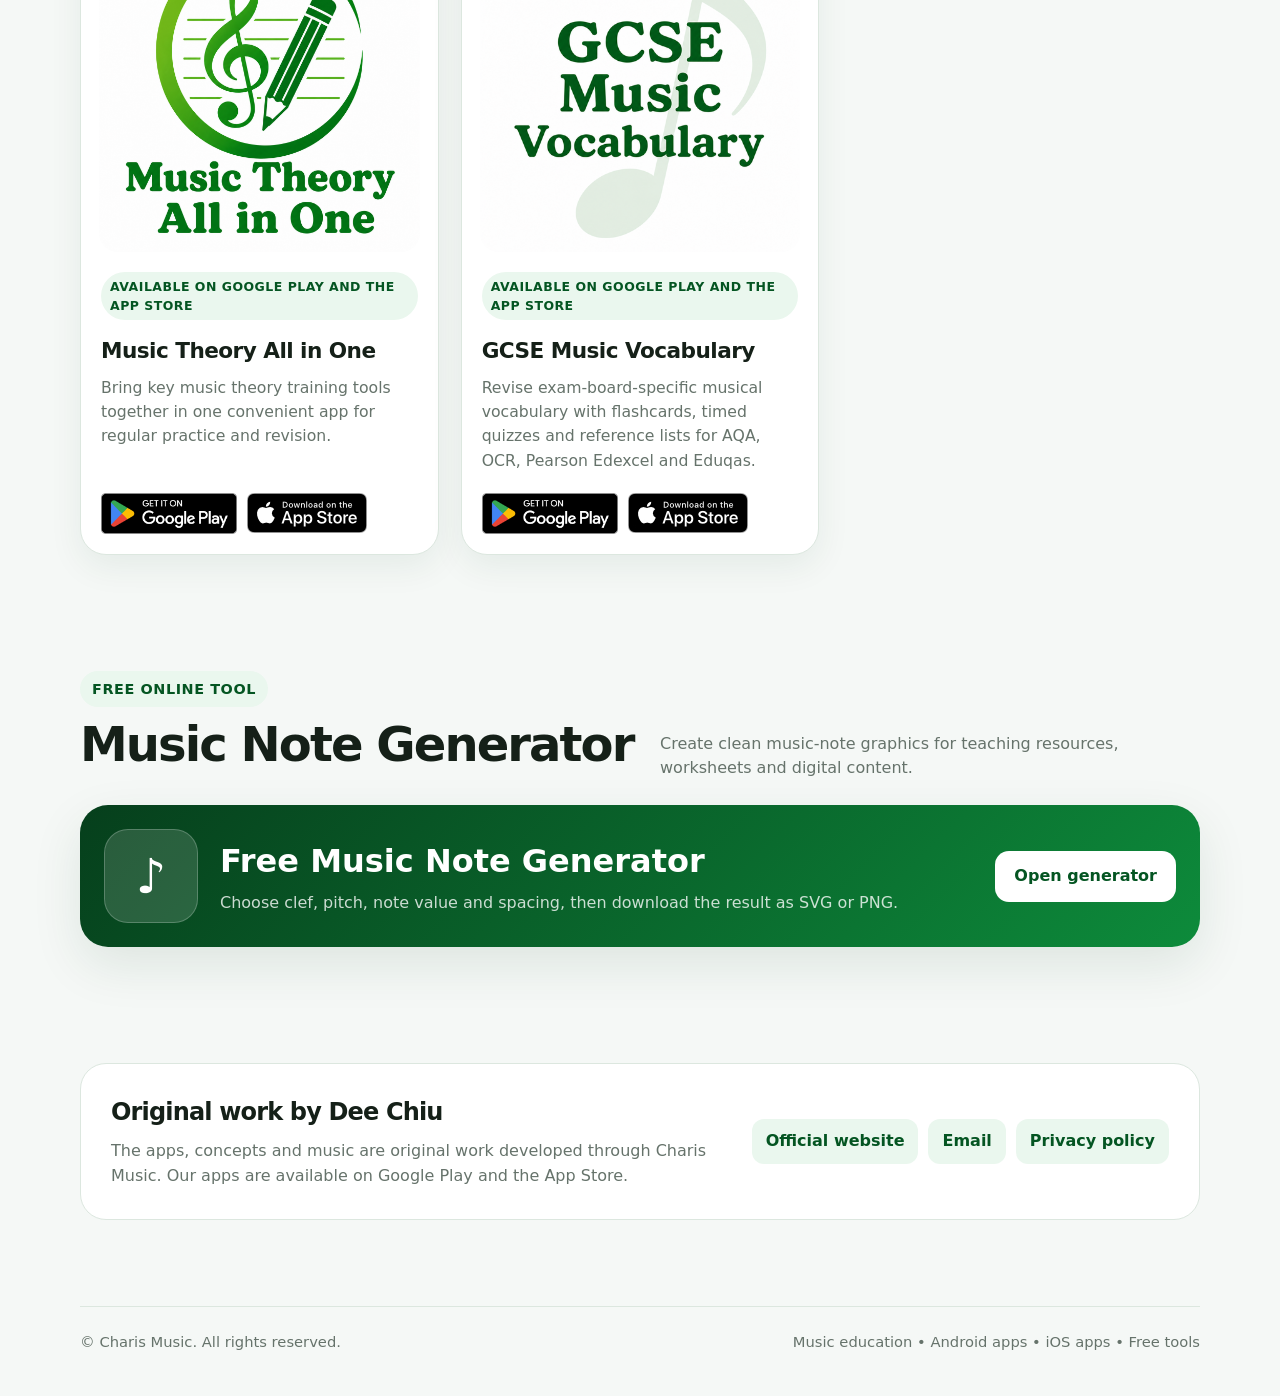
==== commit 023c3205: "Add files via upload" ====
--- a/index.html
+++ b/index.html
@@ -1,65 +1,633 @@
-<!DOCTYPE html PUBLIC "-//W3C//DTD XHTML 1.0 Transitional//EN" "http://www.w3.org/TR/xhtml1/DTD/xhtml1-transitional.dtd">
-<html xmlns="http://www.w3.org/1999/xhtml">
-<head>
-<meta http-equiv="Content-Type" content="text/html; charset=utf-8" />
-<meta name="viewport" content="width=device-width, initial-scale=1" />
-<title>Charis Music App Developer</title>
-<style type="text/css">
-body,td,th {
-	font-size: 24px;
-}
-.apps { width: 100%; max-width: 671px; }
-.app-icon { width: 96px; height: auto; display: block; }
-.download { height: 40px; width: auto; vertical-align: middle; margin: 6px 8px 6px 0; }
-</style>
-</head>
-
-<body>
-<p><strong><a href="https://www.charismusic.co.uk"><img src="logo_512.jpg" width="200" height="200" alt="Charis Music" /></a></strong></p>
-<h1><strong>Charis Music App Developer</strong></h1>
-<table class="apps" border="1">
-  <tr>
-    <td><img class="app-icon" src="Charis_Music_Apps_Page/assets/Music_interval_training.png" alt="" /></td>
-    <td><strong>Musical Interval Training</strong><br />
-      <a href="https://apps.apple.com/app/musical-interval-training/id6815830942"><img class="download" src="apple_download_icon.jpg" alt="Download Musical Interval Training on App Store" /></a>
-      <a href="https://play.google.com/store/apps/details?id=uk.co.charismusic.intervaltraining"><img class="download" src="GetItOnGooglePlay_Badge_Web_color_English.png" alt="Download Musical Interval Training on Google Play" /></a>
-    </td>
-  </tr>
-  <tr>
-    <td><img class="app-icon" src="Charis_Music_Apps_Page/assets/key_signature_training.png" alt="" /></td>
-    <td><strong>Key Signature Training</strong><br />
-      iOS: Coming soon
-    </td>
-  </tr>
-  <tr>
-    <td><img class="app-icon" src="Charis_Music_Apps_Page/assets/Note_reading_traing.png" alt="" /></td>
-    <td><strong>Note Reading Training</strong><br />
-      <a href="https://apps.apple.com/app/note-reading-training/id6816515624"><img class="download" src="apple_download_icon.jpg" alt="Download Note Reading Training on App Store" /></a>
-    </td>
-  </tr>
-  <tr>
-    <td><img class="app-icon" src="Charis_Music_Apps_Page/assets/GCSE_Music_Vocabulary.png" alt="" /></td>
-    <td><strong>GCSE Music Vocabulary</strong><br />
-      <a href="https://apps.apple.com/app/gcse-music-vocabulary/id6812538722"><img class="download" src="apple_download_icon.jpg" alt="Download GCSE Music Vocabulary on App Store" /></a>
-      <a href="https://play.google.com/store/apps/details?id=uk.co.charismusic.gcsemusicvocabulary&amp;pcampaignid=web_share"><img class="download" src="GetItOnGooglePlay_Badge_Web_color_English.png" alt="Download GCSE Music Vocabulary on Google Play" /></a>
-    </td>
-  </tr>
-  <tr>
-    <td><img class="app-icon" src="Charis_Music_Apps_Page/assets/music_all_in_one.png" alt="" /></td>
-    <td><strong>Music Theory All in One</strong><br />
-      <a href="https://apps.apple.com/app/music-theory-all-in-one/id6813994088"><img class="download" src="apple_download_icon.jpg" alt="Download Music Theory All in One on App Store" /></a>
-    </td>
-  </tr>
-  <tr>
-    <td>Music Note Generator</td>
-    <td><a href="https://charismusic.github.io/note_tool.html">https://charismusic.github.io/note_tool.html</a></td>
-  </tr>
-</table>
-<h4>The apps, concept and music are original work by Dee Chiu.</h4>
-<h4>Charis Music Official Website: <a href="https://www.charismusic.co.uk">https://www.charismusic.co.uk</a></h4>
-<h4>Email: contact@charismusic.co.uk<br />
-</h4>
-<h4><a href="https://charismusic.github.io/privacy.html">Privacy Policy</a></h4>
-<p>&nbsp;</p>
-</body>
-</html>
+<!doctype html>
+<html lang="en">
+<head>
+  <meta charset="utf-8">
+  <meta name="viewport" content="width=device-width, initial-scale=1">
+  <meta name="description" content="Explore music education apps and free online tools created by Charis Music, including music theory, GCSE vocabulary, interval, key signature and note reading training.">
+  <meta name="theme-color" content="#087a33">
+  <title>Charis Music Apps</title>
+  <style>
+    :root {
+      --green: #087a33;
+      --green-dark: #045522;
+      --green-soft: #eaf7ee;
+      --ink: #152018;
+      --muted: #66736b;
+      --line: #dce7df;
+      --surface: #ffffff;
+      --page: #f5f8f6;
+      --shadow: 0 18px 50px rgba(18, 69, 37, 0.10);
+    }
+
+    * { box-sizing: border-box; }
+
+    html { scroll-behavior: smooth; }
+
+    body {
+      margin: 0;
+      font-family: Inter, ui-sans-serif, system-ui, -apple-system, BlinkMacSystemFont, "Segoe UI", sans-serif;
+      color: var(--ink);
+      background:
+        radial-gradient(circle at top right, rgba(72, 184, 94, .13), transparent 30rem),
+        var(--page);
+      line-height: 1.55;
+    }
+
+    a { color: inherit; }
+    img { display: block; max-width: 100%; }
+
+    .site-shell {
+      width: min(1120px, calc(100% - 32px));
+      margin: 0 auto;
+    }
+
+    .topbar {
+      display: flex;
+      align-items: center;
+      justify-content: space-between;
+      gap: 20px;
+      padding: 20px 0;
+    }
+
+    .brand {
+      display: inline-flex;
+      align-items: center;
+      gap: 12px;
+      text-decoration: none;
+      font-weight: 800;
+      letter-spacing: -.02em;
+    }
+
+    .brand img {
+      width: 48px;
+      height: 48px;
+      border-radius: 14px;
+      object-fit: cover;
+      box-shadow: 0 6px 18px rgba(18, 69, 37, .14);
+    }
+
+    .topnav {
+      display: flex;
+      gap: 10px;
+      flex-wrap: wrap;
+      justify-content: flex-end;
+    }
+
+    .topnav a,
+    .text-link {
+      text-decoration: none;
+      font-weight: 700;
+    }
+
+    .topnav a {
+      padding: 10px 14px;
+      border-radius: 999px;
+      color: var(--green-dark);
+    }
+
+    .topnav a:hover { background: var(--green-soft); }
+
+    .hero {
+      display: grid;
+      grid-template-columns: 1.15fr .85fr;
+      gap: 42px;
+      align-items: center;
+      padding: 72px 0 58px;
+    }
+
+    .eyebrow {
+      display: inline-flex;
+      align-items: center;
+      gap: 8px;
+      padding: 7px 12px;
+      border-radius: 999px;
+      background: var(--green-soft);
+      color: var(--green-dark);
+      font-size: .9rem;
+      font-weight: 800;
+      letter-spacing: .04em;
+      text-transform: uppercase;
+    }
+
+    h1 {
+      margin: 18px 0 16px;
+      font-size: clamp(2.7rem, 7vw, 5.8rem);
+      line-height: .96;
+      letter-spacing: -.065em;
+    }
+
+    .hero p {
+      max-width: 650px;
+      margin: 0;
+      color: var(--muted);
+      font-size: clamp(1.05rem, 2vw, 1.25rem);
+    }
+
+    .hero-actions {
+      display: flex;
+      gap: 12px;
+      flex-wrap: wrap;
+      margin-top: 28px;
+    }
+
+    .button {
+      display: inline-flex;
+      align-items: center;
+      justify-content: center;
+      min-height: 48px;
+      padding: 12px 18px;
+      border: 1px solid transparent;
+      border-radius: 14px;
+      text-decoration: none;
+      font-weight: 800;
+      transition: transform .18s ease, box-shadow .18s ease, background .18s ease;
+    }
+
+    .button:hover { transform: translateY(-2px); }
+
+    .button-primary {
+      color: white;
+      background: linear-gradient(135deg, #0c943f, var(--green-dark));
+      box-shadow: 0 12px 28px rgba(8, 122, 51, .22);
+    }
+
+    .button-secondary {
+      background: white;
+      color: var(--green-dark);
+      border-color: var(--line);
+    }
+
+    .hero-mark {
+      position: relative;
+      min-height: 360px;
+      display: grid;
+      place-items: center;
+    }
+
+    .hero-mark::before,
+    .hero-mark::after {
+      content: "";
+      position: absolute;
+      border-radius: 50%;
+      border: 2px solid rgba(8, 122, 51, .13);
+    }
+
+    .hero-mark::before { width: 330px; height: 330px; }
+    .hero-mark::after { width: 250px; height: 250px; }
+
+    .hero-logo {
+      position: relative;
+      z-index: 1;
+      width: min(270px, 72vw);
+      aspect-ratio: 1;
+      border-radius: 34%;
+      object-fit: cover;
+      background: white;
+      box-shadow: var(--shadow);
+    }
+
+    .section {
+      padding: 58px 0;
+    }
+
+    .section-heading {
+      display: flex;
+      align-items: end;
+      justify-content: space-between;
+      gap: 24px;
+      margin-bottom: 24px;
+    }
+
+    .section-heading h2 {
+      margin: 0;
+      font-size: clamp(1.9rem, 4vw, 3rem);
+      letter-spacing: -.04em;
+    }
+
+    .section-heading p {
+      max-width: 540px;
+      margin: 0;
+      color: var(--muted);
+    }
+
+    .apps-grid {
+      display: grid;
+      grid-template-columns: repeat(3, minmax(0, 1fr));
+      gap: 22px;
+    }
+
+    .app-card {
+      display: flex;
+      flex-direction: column;
+      min-width: 0;
+      overflow: hidden;
+      background: var(--surface);
+      border: 1px solid var(--line);
+      border-radius: 26px;
+      box-shadow: 0 12px 34px rgba(18, 69, 37, .07);
+    }
+
+    .app-card:hover {
+      transform: translateY(-3px);
+      box-shadow: var(--shadow);
+      transition: .2s ease;
+    }
+
+    .app-art {
+      padding: 18px 18px 0;
+    }
+
+    .app-art img {
+      width: 100%;
+      aspect-ratio: 1;
+      object-fit: cover;
+      border-radius: 20px;
+    }
+
+    .app-copy {
+      display: flex;
+      flex: 1;
+      flex-direction: column;
+      padding: 20px;
+    }
+
+    .status {
+      align-self: flex-start;
+      padding: 5px 9px;
+      border-radius: 999px;
+      background: var(--green-soft);
+      color: var(--green-dark);
+      font-size: .78rem;
+      font-weight: 850;
+      letter-spacing: .04em;
+      text-transform: uppercase;
+    }
+
+    .status.pending { background: #fff5d8; color: #755500; }
+    .status.soon { background: #eef1f3; color: #4d575c; }
+
+    .app-copy h3 {
+      margin: 14px 0 8px;
+      font-size: 1.35rem;
+      letter-spacing: -.025em;
+    }
+
+    .app-copy p {
+      margin: 0 0 20px;
+      color: var(--muted);
+      font-size: .98rem;
+    }
+
+    .store-links {
+      display: flex;
+      flex-wrap: wrap;
+      align-items: center;
+      gap: 10px;
+      margin-top: auto;
+    }
+
+    .store-links .store-badge { width: 136px; margin: 0; }
+    .store-links .apple-badge { width: 120px; }
+
+    .store-badge {
+      margin-top: auto;
+      display: inline-block;
+      width: 190px;
+      max-width: 100%;
+    }
+
+
+    .review-note {
+      margin-top: auto !important;
+      padding-top: 8px;
+      font-size: .9rem !important;
+      font-weight: 700;
+      color: #755500 !important;
+    }
+
+    .ios-note {
+      margin-top: 18px;
+      display: inline-flex;
+      padding: 8px 12px;
+      border-radius: 999px;
+      background: #eef1f3;
+      color: #4d575c;
+      font-size: .9rem;
+      font-weight: 800;
+    }
+
+    .tool-card {
+      display: grid;
+      grid-template-columns: auto 1fr auto;
+      gap: 22px;
+      align-items: center;
+      padding: 24px;
+      background: linear-gradient(135deg, #063f1c, #0d8b3b);
+      color: white;
+      border-radius: 28px;
+      box-shadow: var(--shadow);
+    }
+
+    .tool-icon {
+      width: 94px;
+      height: 94px;
+      display: grid;
+      place-items: center;
+      border-radius: 24px;
+      background: rgba(255,255,255,.14);
+      border: 1px solid rgba(255,255,255,.22);
+      font-size: 3rem;
+      font-weight: 800;
+    }
+
+    .tool-card h3 {
+      margin: 0 0 5px;
+      font-size: clamp(1.4rem, 3vw, 2rem);
+    }
+
+    .tool-card p { margin: 0; color: rgba(255,255,255,.79); }
+
+    .tool-card .button {
+      background: white;
+      color: var(--green-dark);
+      white-space: nowrap;
+    }
+
+    .about-panel {
+      display: grid;
+      grid-template-columns: 1fr auto;
+      gap: 28px;
+      align-items: center;
+      padding: 30px;
+      background: white;
+      border: 1px solid var(--line);
+      border-radius: 26px;
+    }
+
+    .about-panel h2 { margin: 0 0 8px; letter-spacing: -.035em; }
+    .about-panel p { margin: 0; color: var(--muted); }
+
+    .contact-links {
+      display: flex;
+      gap: 10px;
+      flex-wrap: wrap;
+      justify-content: flex-end;
+    }
+
+    .contact-links a {
+      padding: 10px 14px;
+      border-radius: 12px;
+      background: var(--green-soft);
+      color: var(--green-dark);
+      text-decoration: none;
+      font-weight: 800;
+    }
+
+    footer {
+      padding: 28px 0 42px;
+      color: var(--muted);
+      font-size: .92rem;
+    }
+
+    .footer-row {
+      display: flex;
+      align-items: center;
+      justify-content: space-between;
+      gap: 16px;
+      border-top: 1px solid var(--line);
+      padding-top: 24px;
+    }
+
+    .footer-row a { color: var(--green-dark); font-weight: 700; }
+
+    @media (max-width: 850px) {
+      .hero { grid-template-columns: 1fr; padding-top: 42px; }
+      .hero-mark { order: -1; min-height: 270px; }
+      .hero-mark::before { width: 260px; height: 260px; }
+      .hero-mark::after { width: 195px; height: 195px; }
+      .hero-logo { width: 210px; }
+      .apps-grid { grid-template-columns: 1fr 1fr; }
+  
+    .review-note {
+      margin-top: auto !important;
+      padding-top: 8px;
+      font-size: .9rem !important;
+      font-weight: 700;
+      color: #755500 !important;
+    }
+
+    .ios-note {
+      margin-top: 18px;
+      display: inline-flex;
+      padding: 8px 12px;
+      border-radius: 999px;
+      background: #eef1f3;
+      color: #4d575c;
+      font-size: .9rem;
+      font-weight: 800;
+    }
+
+    .tool-card { grid-template-columns: auto 1fr; }
+      .tool-card .button { grid-column: 1 / -1; }
+    }
+
+    @media (max-width: 620px) {
+      .site-shell { width: min(100% - 22px, 1120px); }
+      .topbar { align-items: flex-start; }
+      .topnav { display: none; }
+      .hero { padding-bottom: 34px; }
+      h1 { font-size: clamp(2.65rem, 15vw, 4.2rem); }
+      .section { padding: 38px 0; }
+      .section-heading { display: block; }
+      .section-heading p { margin-top: 8px; }
+      .apps-grid { grid-template-columns: 1fr; }
+      .app-card { border-radius: 22px; }
+  
+    .review-note {
+      margin-top: auto !important;
+      padding-top: 8px;
+      font-size: .9rem !important;
+      font-weight: 700;
+      color: #755500 !important;
+    }
+
+    .ios-note {
+      margin-top: 18px;
+      display: inline-flex;
+      padding: 8px 12px;
+      border-radius: 999px;
+      background: #eef1f3;
+      color: #4d575c;
+      font-size: .9rem;
+      font-weight: 800;
+    }
+
+    .tool-card { grid-template-columns: 1fr; text-align: center; }
+      .tool-icon { margin: 0 auto; }
+      .about-panel { grid-template-columns: 1fr; }
+      .contact-links { justify-content: flex-start; }
+      .footer-row { align-items: flex-start; flex-direction: column; }
+    }
+  </style>
+</head>
+<body>
+  <header class="site-shell topbar">
+    <a class="brand" href="https://www.charismusic.co.uk" aria-label="Charis Music official website">
+      <img src="assets/charis-music-logo.jpg" alt="Charis Music logo">
+      <span>Charis Music</span>
+    </a>
+    <nav class="topnav" aria-label="Main navigation">
+      <a href="#apps">Apps</a>
+      <a href="#tools">Free Tool</a>
+      <a href="#about">About</a>
+    </nav>
+  </header>
+
+  <main>
+    <section class="site-shell hero">
+      <div>
+        <span class="eyebrow">Music education technology</span>
+        <h1>Charis Music Apps</h1>
+        <p>Original music education apps and free online tools designed to make music theory clearer, more practical and more engaging. Find our apps on Google Play and the App Store.</p>
+        <div class="hero-actions">
+          <a class="button button-primary" href="#apps">Explore the apps</a>
+          <a class="button button-secondary" href="https://www.charismusic.co.uk" target="_blank" rel="noopener">Official website</a>
+        </div>
+      </div>
+      <div class="hero-mark" aria-hidden="true">
+        <img class="hero-logo" src="assets/charis-music-logo.jpg" alt="">
+      </div>
+    </section>
+
+    <section class="section" id="apps">
+      <div class="site-shell">
+        <div class="section-heading">
+          <div><span class="eyebrow">Music education apps</span><h2>Charis Music apps</h2></div>
+          <p>All five apps are available on Google Play. Four are also available on the App Store.</p>
+        </div>
+
+        <div class="apps-grid">
+          <article class="app-card">
+            <div class="app-art"><img src="assets/Music_interval_training.png" alt="Musical Interval Training app icon"></div>
+            <div class="app-copy">
+              <span class="status">Available on Google Play and the App Store</span>
+              <h3>Musical Interval Training</h3>
+              <p>Build faster and more confident interval recognition through focused practice.</p>
+              <div class="store-links">
+                <a class="store-badge" href="https://play.google.com/store/apps/details?id=uk.co.charismusic.intervaltraining" target="_blank" rel="noopener" aria-label="Get Musical Interval Training on Google Play">
+                  <img src="assets/google-play-badge.png" alt="Get it on Google Play">
+                </a>
+                <a class="store-badge apple-badge" href="https://apps.apple.com/app/musical-interval-training/id6815830942" target="_blank" rel="noopener" aria-label="Download Musical Interval Training on the App Store">
+                  <img src="assets/apple_download_icon.jpg" alt="Download on the App Store">
+                </a>
+              </div>
+            </div>
+          </article>
+
+          <article class="app-card">
+            <div class="app-art"><img src="assets/key_signature_training.png" alt="Key Signature Training app icon"></div>
+            <div class="app-copy">
+              <span class="status">Available on Google Play</span>
+              <h3>Key Signature Training</h3>
+              <p>Practise identifying major and minor key signatures efficiently and accurately.</p>
+              <a class="store-badge" href="https://play.google.com/store/apps/details?id=uk.co.charismusic.keysignaturetraining&pcampaignid=web_share" target="_blank" rel="noopener" aria-label="Get Key Signature Training on Google Play">
+                <img src="assets/google-play-badge.png" alt="Get it on Google Play">
+              </a>
+              <p class="review-note">iOS: Coming soon</p>
+            </div>
+          </article>
+
+          <article class="app-card">
+            <div class="app-art"><img src="assets/Note_reading_traing.png" alt="Note Reading Training app icon"></div>
+            <div class="app-copy">
+              <span class="status">Available on Google Play and the App Store</span>
+              <h3>Note Reading Training</h3>
+              <p>Develop fluent treble and bass clef reading through progressive challenges.</p>
+              <div class="store-links">
+                <a class="store-badge" href="https://play.google.com/store/apps/details?id=uk.co.charismusic.notereadingtraining&amp;pcampaignid=web_share" target="_blank" rel="noopener" aria-label="Get Note Reading Training on Google Play">
+                  <img src="assets/google-play-badge.png" alt="Get it on Google Play">
+                </a>
+                <a class="store-badge apple-badge" href="https://apps.apple.com/app/note-reading-training/id6816515624" target="_blank" rel="noopener" aria-label="Download Note Reading Training on the App Store">
+                  <img src="assets/apple_download_icon.jpg" alt="Download on the App Store">
+                </a>
+              </div>
+            </div>
+          </article>
+
+          <article class="app-card">
+            <div class="app-art"><img src="assets/music_all_in_one.png" alt="Music Theory All in One app icon"></div>
+            <div class="app-copy">
+              <span class="status">Available on Google Play and the App Store</span>
+              <h3>Music Theory All in One</h3>
+              <p>Bring key music theory training tools together in one convenient app for regular practice and revision.</p>
+              <div class="store-links">
+                <a class="store-badge" href="https://play.google.com/store/apps/details?id=uk.co.charismusic.musictheoryallinone&amp;pcampaignid=web_share" target="_blank" rel="noopener" aria-label="Get Music Theory All in One on Google Play">
+                  <img src="assets/google-play-badge.png" alt="Get it on Google Play">
+                </a>
+                <a class="store-badge apple-badge" href="https://apps.apple.com/app/music-theory-all-in-one/id6813994088" target="_blank" rel="noopener" aria-label="Download Music Theory All in One on the App Store">
+                  <img src="assets/apple_download_icon.jpg" alt="Download on the App Store">
+                </a>
+              </div>
+            </div>
+          </article>
+
+          <article class="app-card">
+            <div class="app-art"><img src="assets/GCSE_Music_Vocabulary.png" alt="GCSE Music Vocabulary app icon"></div>
+            <div class="app-copy">
+              <span class="status">Available on Google Play and the App Store</span>
+              <h3>GCSE Music Vocabulary</h3>
+              <p>Revise exam-board-specific musical vocabulary with flashcards, timed quizzes and reference lists for AQA, OCR, Pearson Edexcel and Eduqas.</p>
+              <div class="store-links">
+                <a class="store-badge" href="https://play.google.com/store/apps/details?id=uk.co.charismusic.gcsemusicvocabulary&amp;pcampaignid=web_share" target="_blank" rel="noopener" aria-label="Get GCSE Music Vocabulary on Google Play">
+                  <img src="assets/google-play-badge.png" alt="Get it on Google Play">
+                </a>
+                <a class="store-badge apple-badge" href="https://apps.apple.com/app/gcse-music-vocabulary/id6812538722" target="_blank" rel="noopener" aria-label="Download GCSE Music Vocabulary on the App Store">
+                  <img src="assets/apple_download_icon.jpg" alt="Download on the App Store">
+                </a>
+              </div>
+            </div>
+          </article>
+        </div>
+      </div>
+    </section>
+
+    <section class="section" id="tools">
+      <div class="site-shell">
+        <div class="section-heading">
+          <div><span class="eyebrow">Free online tool</span><h2>Music Note Generator</h2></div>
+          <p>Create clean music-note graphics for teaching resources, worksheets and digital content.</p>
+        </div>
+        <article class="tool-card">
+          <div class="tool-icon" aria-hidden="true">♪</div>
+          <div>
+            <h3>Free Music Note Generator</h3>
+            <p>Choose clef, pitch, note value and spacing, then download the result as SVG or PNG.</p>
+          </div>
+          <a class="button" href="https://charismusic.github.io/note_tool.html" target="_blank" rel="noopener">Open generator</a>
+        </article>
+      </div>
+    </section>
+
+    <section class="section" id="about">
+      <div class="site-shell about-panel">
+        <div>
+          <h2>Original work by Dee Chiu</h2>
+          <p>The apps, concepts and music are original work developed through Charis Music. Our apps are available on Google Play and the App Store.</p>
+        </div>
+        <div class="contact-links">
+          <a href="https://www.charismusic.co.uk" target="_blank" rel="noopener">Official website</a>
+          <a href="mailto:contact@charismusic.co.uk">Email</a>
+          <a href="https://charismusic.github.io/privacy.html">Privacy policy</a>
+        </div>
+      </div>
+    </section>
+  </main>
+
+  <footer>
+    <div class="site-shell footer-row">
+      <span>© Charis Music. All rights reserved.</span>
+      <span>Music education • Android apps • iOS apps • Free tools</span>
+    </div>
+  </footer>
+</body>
+</html>
